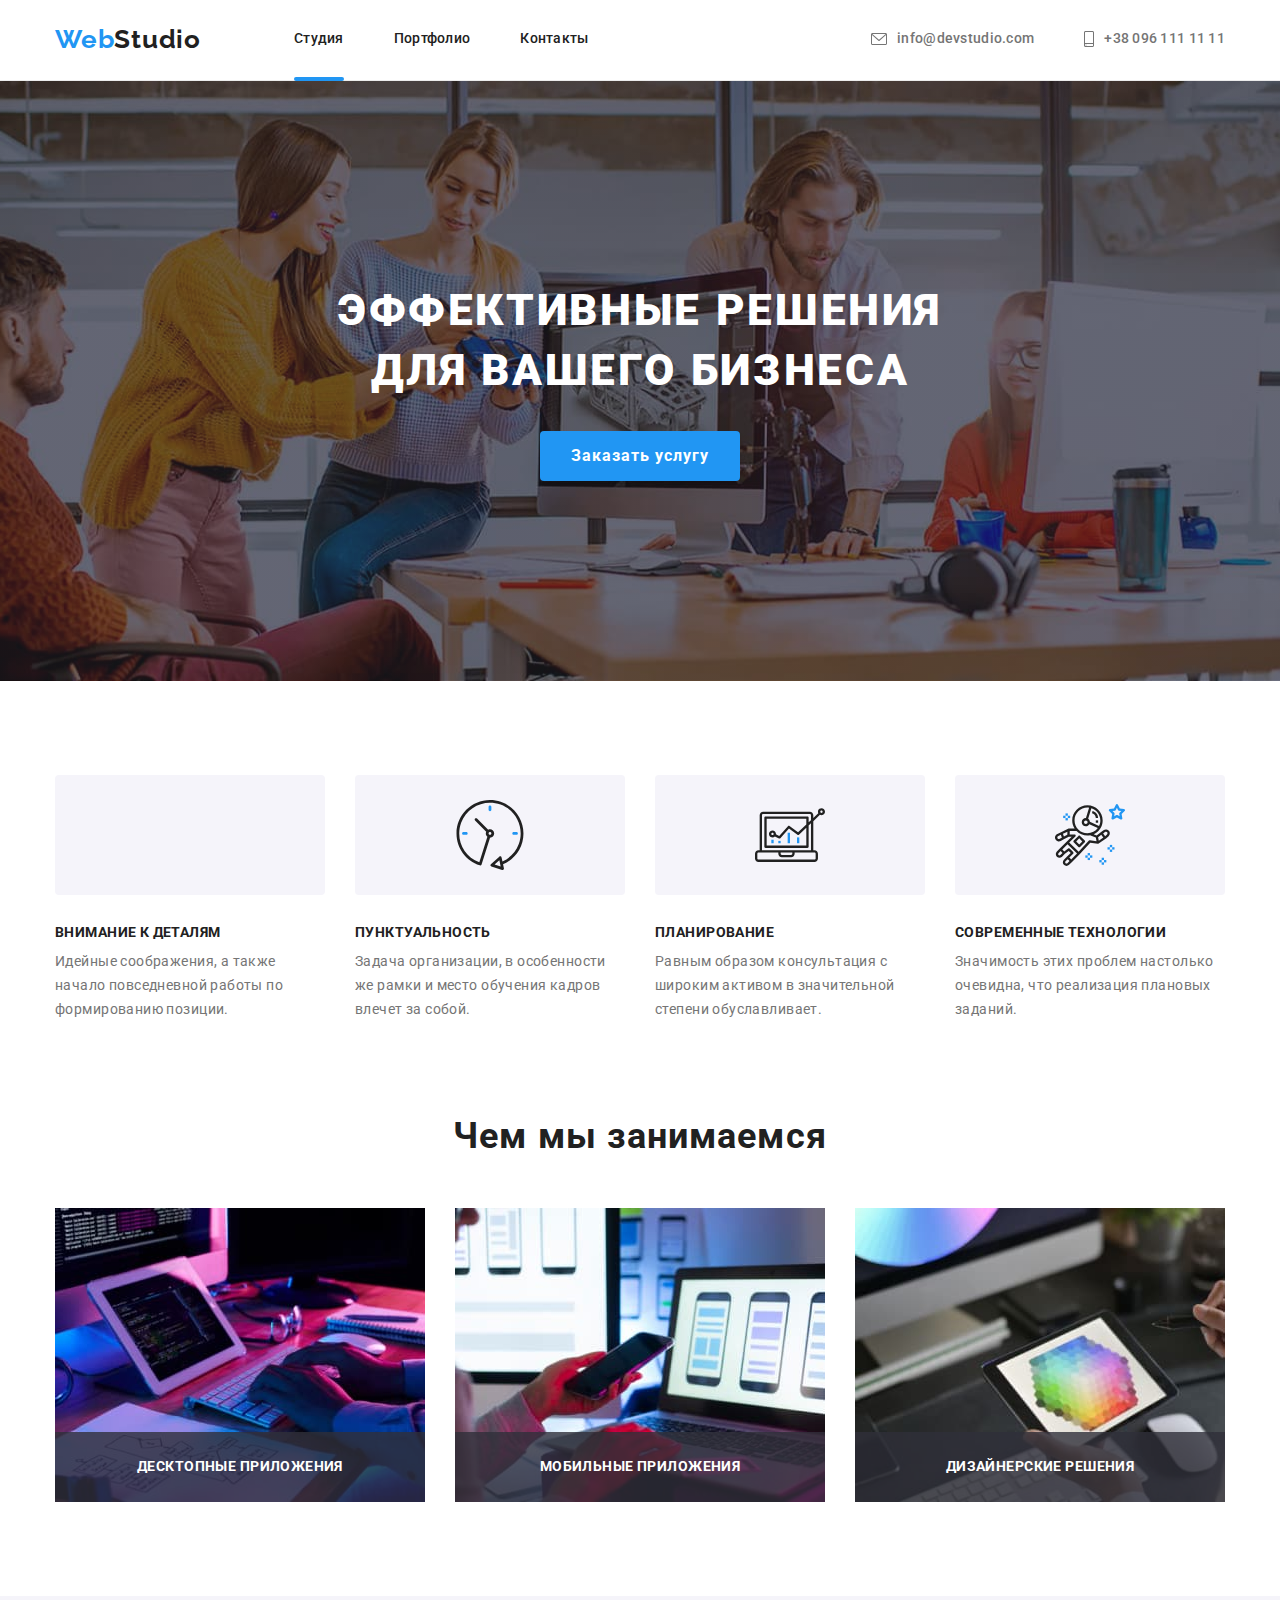
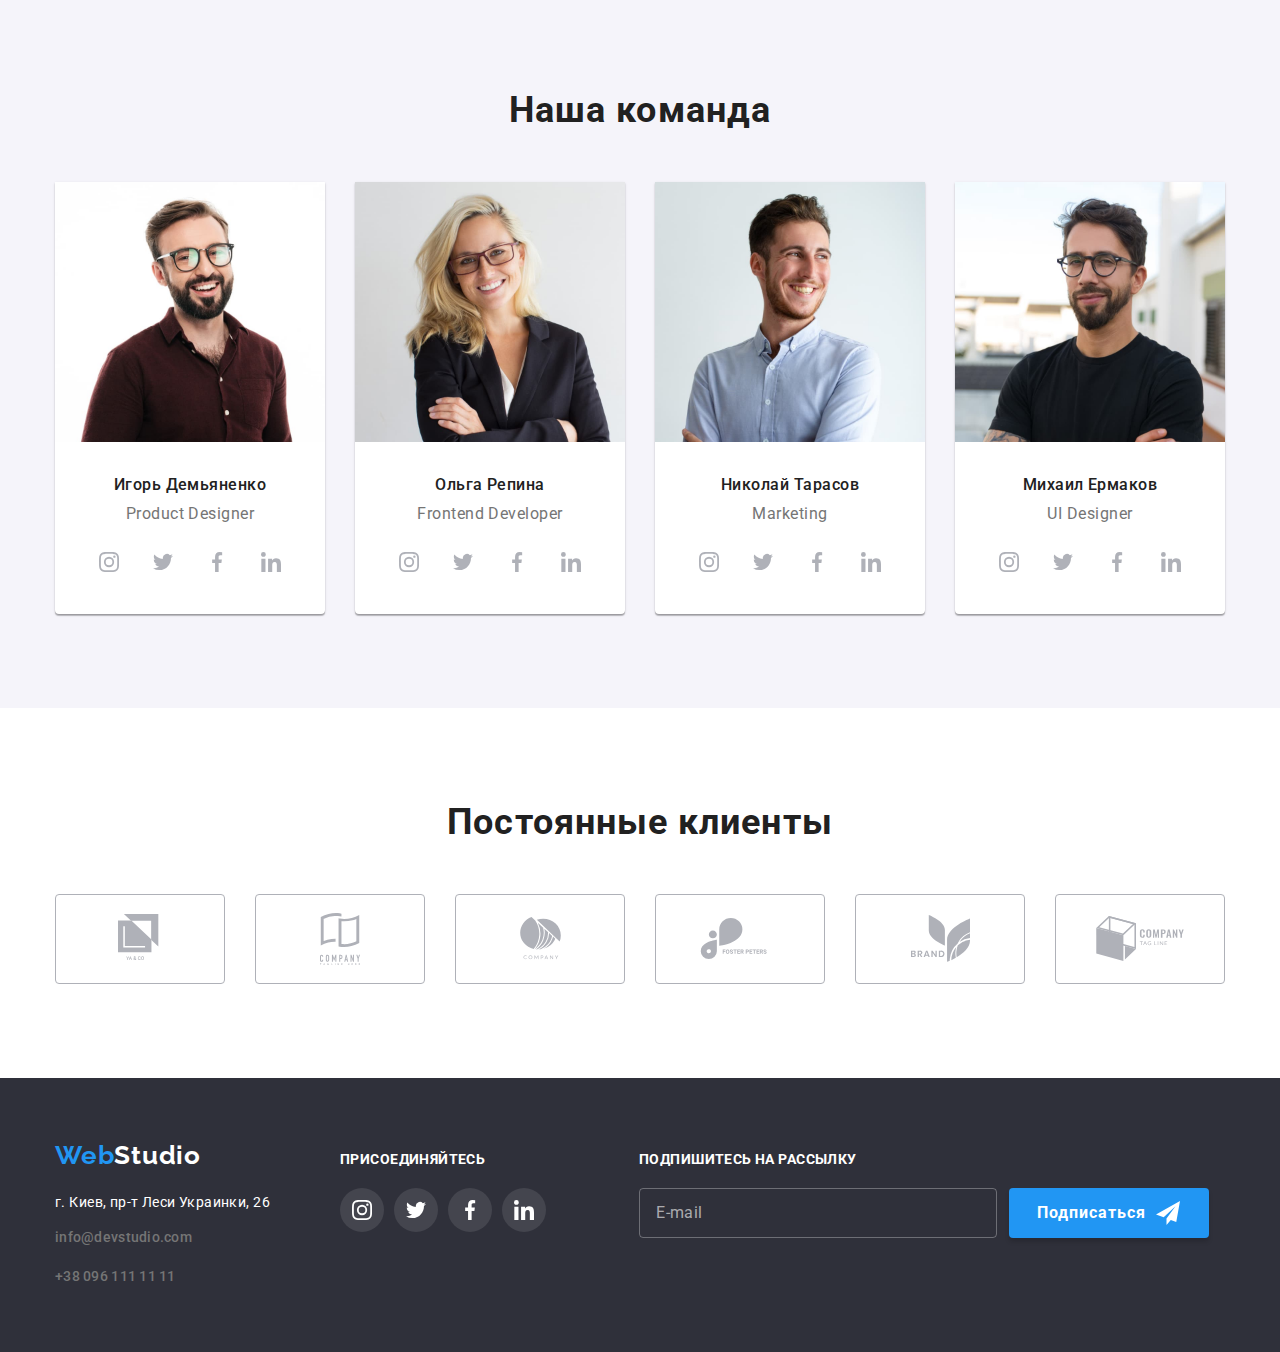
==== index.html @ 30947011 "hw 7" ====
<!DOCTYPE html>
<html lang="ru">

<head>
    <meta charset="UTF-8" />
    <meta name="viewport" content="width=device-width, initial-scale=1.0" />
    <title>Лучшая вебстудия для бизнеса</title>
    <link rel="stylesheet"
        href="https://fonts.googleapis.com/css2?family=Raleway:wght@700&family=Roboto:wght@400;500;700;900&display=swap" />
    <link rel="stylesheet" href="./css/main.min.css" />
</head>

<body>
    <header class="header">
        <div class="container flexbox">
            <nav class="nav">
                <a class="logo-link" href="./"><span class="logo-link__text">Web</span><span
                        class="logo-link__text logo-link__text--black">Studio</span></a>
                <ul class="nav__list list">
                    <li class="nav__item">
                        <a class="nav__links nav__links--hf nav__links--activ" href="./">Студия</a>
                    </li>
                    <li class="nav__item">
                        <a class="nav__links nav__links--hf" href="./portfolio.html">Портфолио</a>
                    </li>
                    <li class="nav__item">
                        <a class="nav__links nav__links--hf" href="#">Контакты</a>
                    </li>
                </ul>
            </nav>

            <ul class="nav__list list">
                <li class="nav__item">
                    <a class="nav__contacts-links nav__contacts-links--flex" href="mailto:info@devstudio.com">
                        <svg class="envelop-icon" width="16" height="12">
                            <use href="./images/sprite.svg#envelope"></use>
                        </svg>
                        <span>info@devstudio.com</span>
                    </a>
                </li>
                <li class="nav__item phone-icon">
                    <a class="nav__contacts-links nav__contacts-links--flex" href="tel:+380961111111">
                        <svg class="smartphone-icon" width="10" height="16">
                            <use href="./images/sprite.svg#smartphone"></use>
                        </svg>
                        <span>+38 096 111 11 11</span>
                    </a>
                </li>
            </ul>
        </div>
    </header>

    <!-- hero -->
    <main>
        <section class="hero">
            <div class="hero__content">
                <h1 class="hero__title">Эффективные решения для вашего бизнеса</h1>
                <a class="hero__link" href="#" data-modal-open>Заказать услугу</a>
            </div>
        </section>

        <section class="features">
            <div class="container flexbox">
                <!-- этот заголовок не отображается -->
                <h2 class="visually-hidden">Особенности</h2>

                <ul class="features__list list">
                    <li class="features__list-item antena-icon">
                        <h3 class="features__list-title zero">Внимание к деталям</h3>
                        <p class="features__list-text zero">
                            Идейные соображения, а также начало повседневной работы по
                            формированию позиции.
                        </p>
                    </li>
                    <li class="features__list-item clock-icon">
                        <h3 class="features__list-title zero">Пунктуальность</h3>
                        <p class="features__list-text zero">
                            Задача организации, в особенности же рамки и место обучения
                            кадров влечет за собой.
                        </p>
                    </li>
                    <li class="features__list-item computer-icon">
                        <h3 class="features__list-title zero">Планирование</h3>
                        <p class="features__list-text zero">
                            Равным образом консультация с широким активом в значительной
                            степени обуславливает.
                        </p>
                    </li>
                    <li class="features__list-item astronaut-icon">
                        <h3 class="features__list-title zero">Современные технологии</h3>
                        <p class="features__list-text zero">
                            Значимость этих проблем настолько очевидна, что реализация
                            плановых заданий.
                        </p>
                    </li>
                </ul>
            </div>
        </section>

        <section class="what-we-do">
            <div class="container">
                <h2 class="what-we-do__title zero">Чем мы занимаемся</h2>

                <ul class="what-we-do__list list">
                    <li class="what-we-do__list-item">
                        <div class="deco">
                            <img src="./images/box1.jpg"
                                alt="Моделирование сайтов с использование передовых методологий и техник."
                                width="370" />
                            <p class="what-we-do__list-text">Десктопные приложения</p>
                        </div>
                    </li>
                    <li class="what-we-do__list-item">
                        <div class="deco">
                            <img src="./images/box2.jpg" alt="Адаптивная вёрстка для Вашего проекта." width="370" />
                            <p class="what-we-do__list-text">Мобильные приложения</p>
                        </div>
                    </li>
                    <li class="what-we-do__list-item">
                        <div class="deco">
                            <img src="./images/box3.jpg" alt="Подбор оптимальных дизайнерских решений." width="370" />
                            <p class="what-we-do__list-text">Дизайнерские решения</p>
                        </div>
                    </li>
                </ul>
            </div>
        </section>

        <section class="team">
            <div class="container">
                <h2 class="team__title zero">Наша команда</h2>

                <ul class="team__list list">
                    <li class="team__list-item">
                        <img src="./images/photo1.jpg" alt="Игорь Демьяненко" width="270" height="260" />
                        <div class="team__text-box">
                            <h3 class="team__person zero">Игорь Демьяненко</h3>
                            <p class="team__person-position zero" lang="en">
                                Product Designer
                            </p>
                            <ul class="social-links-list flexbox">
                                <li class="social-links-list__item">
                                    <a class="social-links-list__link" href="https://www.instagram.com/"><svg
                                            class="social-icon">
                                            <use href="./images/sprite.svg#instagram"></use>
                                        </svg>
                                    </a>
                                </li>
                                <li class="social-links-list__item">
                                    <a class="social-links-list__link" href="https://twitter.com/"><svg
                                            class="social-icon">
                                            <use href="./images/sprite.svg#twitter"></use>
                                        </svg>
                                    </a>
                                </li>
                                <li class="social-links-list__item">
                                    <a class="social-links-list__link" href="https://www.facebook.com/"><svg
                                            class="social-icon">
                                            <use href="./images/sprite.svg#facebook"></use>
                                        </svg>
                                    </a>
                                </li>
                                <li class="social-links-list__item">
                                    <a class="social-links-list__link" href="https://www.linkedin.com/"><svg
                                            class="social-icon">
                                            <use href="./images/sprite.svg#linkedin"></use>
                                        </svg>
                                    </a>
                                </li>
                            </ul>
                        </div>
                    </li>

                    <li class="team__list-item">
                        <img src="./images/photo2.jpg" alt="Адаптивная вёрстка для Вашего проекта." width="270"
                            height="260" />
                        <div class="team__text-box">
                            <h3 class="team__person zero">Ольга Репина</h3>
                            <p class="team__person-position zero" lang="en">
                                Frontend Developer
                            </p>
                            <ul class="social-links-list flexbox">
                                <li class="social-links-list__item">
                                    <a class="social-links-list__link" href="https://www.instagram.com/"><svg
                                            class="social-icon">
                                            <use href="./images/sprite.svg#instagram"></use>
                                        </svg>
                                    </a>
                                </li>
                                <li class="social-links-list__item">
                                    <a class="social-links-list__link" href="https://twitter.com/"><svg
                                            class="social-icon">
                                            <use href="./images/sprite.svg#twitter"></use>
                                        </svg>
                                    </a>
                                </li>
                                <li class="social-links-list__item">
                                    <a class="social-links-list__link" href="https://www.facebook.com/"><svg
                                            class="social-icon">
                                            <use href="./images/sprite.svg#facebook"></use>
                                        </svg>
                                    </a>
                                </li>
                                <li class="social-links-list__item">
                                    <a class="social-links-list__link" href="https://www.linkedin.com/"><svg
                                            class="social-icon">
                                            <use href="./images/sprite.svg#linkedin"></use>
                                        </svg>
                                    </a>
                                </li>
                            </ul>
                        </div>
                    </li>
                    <li class="team__list-item">
                        <img src="./images/photo3.jpg" alt="Подбор оптимальных дизайнерских решений." width="270"
                            height="260" />
                        <div class="team__text-box">
                            <h3 class="team__person zero">Николай Тарасов</h3>
                            <p class="team__person-position zero" lang="en">Marketing</p>
                            <ul class="social-links-list flexbox">
                                <li class="social-links-list__item">
                                    <a class="social-links-list__link" href="https://www.instagram.com/"><svg
                                            class="social-icon">
                                            <use href="./images/sprite.svg#instagram"></use>
                                        </svg>
                                    </a>
                                </li>
                                <li class="social-links-list__item">
                                    <a class="social-links-list__link" href="https://twitter.com/"><svg
                                            class="social-icon">
                                            <use href="./images/sprite.svg#twitter"></use>
                                        </svg>
                                    </a>
                                </li>
                                <li class="social-links-list__item">
                                    <a class="social-links-list__link" href="https://www.facebook.com/"><svg
                                            class="social-icon">
                                            <use href="./images/sprite.svg#facebook"></use>
                                        </svg>
                                    </a>
                                </li>
                                <li class="social-links-list__item">
                                    <a class="social-links-list__link" href="https://www.linkedin.com/"><svg
                                            class="social-icon">
                                            <use href="./images/sprite.svg#linkedin"></use>
                                        </svg>
                                    </a>
                                </li>
                            </ul>
                        </div>
                    </li>
                    <li class="team__list-item">
                        <img src="./images/photo4.jpg" alt="Подбор оптимальных дизайнерских решений." width="270"
                            height="260" />
                        <div class="team__text-box">
                            <h3 class="team__person zero">Михаил Ермаков</h3>
                            <p class="team__person-position zero" lang="en">UI Designer</p>
                            <ul class="social-links-list flexbox">
                                <li class="social-links-list__item">
                                    <a class="social-links-list__link" href="https://www.instagram.com/"><svg
                                            class="social-icon">
                                            <use href="./images/sprite.svg#instagram"></use>
                                        </svg>
                                    </a>
                                </li>
                                <li class="social-links-list__item">
                                    <a class="social-links-list__link" href="https://twitter.com/"><svg
                                            class="social-icon">
                                            <use href="./images/sprite.svg#twitter"></use>
                                        </svg>
                                    </a>
                                </li>
                                <li class="social-links-list__item">
                                    <a class="social-links-list__link" href="https://www.facebook.com/"><svg
                                            class="social-icon">
                                            <use href="./images/sprite.svg#facebook"></use>
                                        </svg>
                                    </a>
                                </li>
                                <li class="social-links-list__item">
                                    <a class="social-links-list__link" href="https://www.linkedin.com/"><svg
                                            class="social-icon">
                                            <use href="./images/sprite.svg#linkedin"></use>
                                        </svg>
                                    </a>
                                </li>
                            </ul>
                        </div>
                    </li>
                </ul>
            </div>
        </section>

        <section class="partners">
            <div class="container">
                <h2 class="partners__title zero">Постоянные клиенты</h2>
                <ul class="partners__list flexbox">
                    <li class="partners__list-item">
                        <a class="partners__link" href="#"><svg class="partners__icons" width="44.27" height="49.23">
                                <use href="./images/sprite.svg#logo1"></use>
                            </svg>
                        </a>
                    </li>
                    <li class="partners__list-item">
                        <a class="partners__link" href="#"><svg class="partners__icons" width="40" height="52">
                                <use href="./images/sprite.svg#logo2"></use>
                            </svg>
                        </a>
                    </li>
                    <li class="partners__list-item">
                        <a class="partners__link" href="#"><svg class="partners__icons" width="41" height="42.6">
                                <use href="./images/sprite.svg#logo3"></use>
                            </svg>
                        </a>
                    </li>
                    <li class="partners__list-item">
                        <a class="partners__link" href="#"><svg class="partners__icons" width="79.66" height="42.02">
                                <use href="./images/sprite.svg#logo4"></use>
                            </svg>
                        </a>
                    </li>
                    <li class="partners__list-item">
                        <a class="partners__link" href="#"><svg class="partners__icons" width="59" height="47">
                                <use href="./images/sprite.svg#logo5"></use>
                            </svg>
                        </a>
                    </li>
                    <li class="partners__list-item">
                        <a class="partners__link" href="#"><svg class="partners__icons" width="88.48" height="45.44">
                                <use href="./images/sprite.svg#logo6"></use>
                            </svg>
                        </a>
                    </li>
                </ul>
            </div>
        </section>
    </main>

    <footer class="footer">
        <div class="container flexbox baseline">
            <div class="footer-location">
                <a class="logo-link logo-link--down" href="./"><span class="logo-link__text">Web</span><span
                        class="logo-link__text logo-link__text--white">Studio</span></a>

                <address class="address flexbox">
                    <span class="location zero">г. Киев, пр-т Леси Украинки, 26</span>
                    <a class="nav__contacts-links footer-links" href="mailto:info@devstudio.com">info@devstudio.com</a>
                    <a class="nav__contacts-links footer-links" href="tel:+380961111111">+38 096 111 11 11</a>
                </address>
            </div>
            <div class="flexbox footer-location">
                <p class="add-to-us">присоединяйтесь</p>
                <ul class="social-links-list sll-footer flexbox">
                    <li class="social-links-list__item">
                        <a class="social-links-list__link social-links-list__link--color"
                            href="https://www.instagram.com/"><svg class="social-icon social-icon-footer">
                                <use href="./images/sprite.svg#instagram"></use>
                            </svg>
                        </a>
                    </li>
                    <li class="social-links-list__item">
                        <a class="social-links-list__link social-links-list__link--color"
                            href="https://twitter.com/"><svg class="social-icon social-icon-footer">
                                <use href="./images/sprite.svg#twitter"></use>
                            </svg>
                        </a>
                    </li>
                    <li class="social-links-list__item">
                        <a class="social-links-list__link social-links-list__link--color"
                            href="https://www.facebook.com/"><svg class="social-icon social-icon-footer">
                                <use href="./images/sprite.svg#facebook"></use>
                            </svg>
                        </a>
                    </li>
                    <li class="social-links-list__item">
                        <a class="social-links-list__link social-links-list__link--color"
                            href="https://www.linkedin.com/"><svg class="social-icon social-icon-footer">
                                <use href="./images/sprite.svg#linkedin"></use>
                            </svg>
                        </a>
                    </li>
                </ul>
            </div>
            <form class="subscribe zero">
                <b class="subscribe__label">Подпишитесь на рассылку</b>
                <div class="flexbox">
                    <input class="subscribe__input" type="email" name="email" placeholder="E-mail" />
                    <button class="subscribe__button" type="submit">
                        Подписаться
                        <svg class="icon-send">
                            <use href="./images/sprite.svg#icon-send"></use>
                        </svg>
                    </button>
                </div>
            </form>
        </div>
    </footer>
    <div class="backdrop is-hidden" data-modal>
        <div class="modal">
            <button class="btn-close" data-modal-close>
                <svg class="close-icon">
                    <use href="./images/sprite.svg#close"></use>
                </svg>
            </button>
            <form class="modal__form flexbox">
                <p class="modal__title zero">
                    Оставьте свои данные, мы вам перезвоним
                </p>
                <label class="form__item" for="user-name">Имя</label>
                <div class="user-box">
                    <input class="modal__input" type="text" name="name" id="user-name" />
                    <svg class="person-black">
                        <use href="./images/sprite.svg#person-black"></use>
                    </svg>
                </div>
                <label class="form__item" for="user-tel">Телефон</label>
                <div class="user-box">
                    <input class="modal__input" type="tel" name="telephone" id="user-tel" />
                    <svg class="phone-black">
                        <use href="./images/sprite.svg#phone-black"></use>
                    </svg>
                </div>
                <label class="form__item" for="user-email">Почта</label>
                <div class="user-box">
                    <input class="modal__input" type="email" name="email" id="user-email" />
                    <svg class="email-black">
                        <use href="./images/sprite.svg#email-black"></use>
                    </svg>
                </div>
                <label class="form__item" for="coment">Комментарий</label>
                <textarea name="usercoments" id="coment" rows="10" class="modal__textarea"
                    placeholder="Введите текст"></textarea>

                <div class="checkbox">
                    <input class="checkbox__input visually-hidden" type="checkbox" name="agreement-accept"
                        id="agreement-accept" />
                    <label class="checkbox__agreement-item" for="agreement-accept">Соглашаюсь с рассылкой и
                        принимаю</label>
                    <a class="checkbox__agreement-link" href="#">Условия договора</a>
                    <!-- <span class="custom-checkbox"></span> -->
                </div>
                <button class="send-button" type="submit">Отправить</button>
            </form>
        </div>
    </div>
    <script src="./js/script.js"></script>
</body>

</html>
---- css/main.min.css ----
/*! normalize.css v8.0.1 | MIT License | github.com/necolas/normalize.css */
html {
  line-height: 1.15;
  -webkit-text-size-adjust: 100%;
}
body {
  margin: 0;
}
main {
  display: block;
}
h1 {
  font-size: 2em;
  margin: 0.67em 0;
}
hr {
  box-sizing: content-box;
  height: 0;
  overflow: visible;
}
pre {
  font-family: monospace, monospace;
  font-size: 1em;
}
a {
  background-color: transparent;
}
abbr[title] {
  border-bottom: none;
  text-decoration: underline;
  text-decoration: underline dotted;
}
b,
strong {
  font-weight: bolder;
}
code,
kbd,
samp {
  font-family: monospace, monospace;
  font-size: 1em;
}
small {
  font-size: 80%;
}
sub,
sup {
  font-size: 75%;
  line-height: 0;
  position: relative;
  vertical-align: baseline;
}
sub {
  bottom: -0.25em;
}
sup {
  top: -0.5em;
}
img {
  border-style: none;
}
button,
input,
optgroup,
select,
textarea {
  font-family: inherit;
  font-size: 100%;
  line-height: 1.15;
  margin: 0;
}
button,
input {
  overflow: visible;
}
button,
select {
  text-transform: none;
}
button,
[type="button"],
[type="reset"],
[type="submit"] {
  -webkit-appearance: button;
}
button::-moz-focus-inner,
[type="button"]::-moz-focus-inner,
[type="reset"]::-moz-focus-inner,
[type="submit"]::-moz-focus-inner {
  border-style: none;
  padding: 0;
}
button:-moz-focusring,
[type="button"]:-moz-focusring,
[type="reset"]:-moz-focusring,
[type="submit"]:-moz-focusring {
  outline: 1px dotted ButtonText;
}
fieldset {
  padding: 0.35em 0.75em 0.625em;
}
legend {
  box-sizing: border-box;
  color: inherit;
  display: table;
  max-width: 100%;
  padding: 0;
  white-space: normal;
}
progress {
  vertical-align: baseline;
}
textarea {
  overflow: auto;
}
[type="checkbox"],
[type="radio"] {
  box-sizing: border-box;
  padding: 0;
}
[type="number"]::-webkit-inner-spin-button,
[type="number"]::-webkit-outer-spin-button {
  height: auto;
}
[type="search"] {
  -webkit-appearance: textfield;
  outline-offset: -2px;
}
[type="search"]::-webkit-search-decoration {
  -webkit-appearance: none;
}
::-webkit-file-upload-button {
  -webkit-appearance: button;
  font: inherit;
}
details {
  display: block;
}
summary {
  display: list-item;
}
template {
  display: none;
}
[hidden] {
  display: none;
}
.visually-hidden {
  position: absolute;
  width: 1px;
  height: 1px;
  margin: -1px;
  border: 0;
  padding: 0;
  clip: rect(0 0 0 0);
  overflow: hidden;
}
html {
  box-sizing: border-box;
}
*,
*::after,
*::before {
  box-sizing: inherit;
}
.container {
  width: 1200px;
  padding-left: 15px;
  padding-right: 15px;
  margin-left: auto;
  margin-right: auto;
}
.flexbox {
  display: flex;
}
.baseline {
  align-items: baseline;
}
.zero {
  display: block;
  margin: 0;
  padding: 0;
}
.deco {
  position: relative;
  display: block;
}
body {
  font-family: Roboto, sans-serif;
  background-color: #fff;
}
.list,
.masterpiacies__list {
  margin: 0;
  padding: 0;
  list-style-type: none;
}
.features__list,
.what-we-do__list,
.team__list,
.project-list {
  display: flex;
  flex-wrap: wrap;
}
.features__list-item,
.team__list-item {
  flex-basis: calc((100% - 3 * 30px) / 4);
}
.features__list-item:not(:last-child),
.what-we-do__list-item:not(:last-child),
.team__list-item:not(:last-child) {
  margin-right: 30px;
}
.header {
  padding-top: 24px;
  padding-bottom: 25px;
  border-bottom: 1px solid #ececec;
}
.logo-link {
  display: inline-block;
  margin-right: 93px;
  text-decoration: none;
}
.logo-link__text {
  font-family: Raleway, sans-serif;
  font-style: normal;
  font-weight: 700;
  font-size: 26px;
  line-height: 1.19;
  color: #2196f3;
  letter-spacing: 0.03em;
}
.logo-link__text--black {
  color: #212121;
  white-space: normal;
}
.logo-link__text--white {
  color: #fff;
  white-space: normal;
}
.logo-link--down {
  margin-bottom: 20px;
  margin-right: 0;
}
.nav {
  display: flex;
  justify-content: start;
  margin-right: auto;
}
.nav__list {
  display: flex;
  align-items: center;
}
.nav__item {
  display: flex;
  position: relative;
  align-items: center;
}
.nav__item:not(:last-child) {
  margin-right: 50px;
}
.nav__links {
  color: #212121;
}
.nav__links--activ::after {
  content: "";
  position: absolute;
  bottom: -26.5px;
  display: block;
  width: 100%;
  height: 4px;
  background: #2196f3;
  border-radius: 2px;
}
.nav__links--hf:hover,
.nav__links--hf:focus {
  color: #2196f3;
  transition: color 250ms cubic-bezier(0.4, 0, 0.2, 1);
}
.nav__contacts-links:hover .envelop-icon,
.nav__contacts-links:focus .envelop-icon,
.nav__contacts-links:hover .smartphone-icon,
.nav__contacts-links:focus .smartphone-icon {
  fill: #2196f3;
  transition: fill 250ms cubic-bezier(0.4, 0, 0.2, 1);
}
.nav__contacts-links {
  color: #757575;
}
.nav__contacts-links:hover,
.nav__contacts-links:focus {
  color: #2196f3;
  transition: color 250ms cubic-bezier(0.4, 0, 0.2, 1);
}
.nav__contacts-links--flex {
  display: flex;
  align-items: center;
}
.envelop-icon,
.smartphone-icon {
  margin: 0 10px 0 0;
  fill: #757575;
  transition: fill 250ms cubic-bezier(0.4, 0, 0.2, 1);
}
.hero {
  background-color: #c4c4c4;
  background: linear-gradient(
      to right,
      rgba(47, 48, 58, 0.4),
      rgba(47, 48, 58, 0.4)
    ),
    url(../images/hero-img.jpg);
  background-repeat: no-repeat;
  background-position: center;
  background-size: cover;
  max-width: 1600px;
  margin-right: auto;
  margin-left: auto;
}
.hero__content {
  width: 696px;
  margin-left: auto;
  margin-right: auto;
  padding-top: 200px;
  padding-bottom: 200px;
}
.hero__title {
  margin-top: 0;
  margin-bottom: 30px;
  font-weight: 900;
  font-size: 44px;
  line-height: 1.36;
  text-align: center;
  letter-spacing: 0.06em;
  text-transform: uppercase;
  color: #fff;
}
.hero__link {
  display: block;
  width: 200px;
  padding: 10px;
  margin: 0 auto;
  text-align: center;
  text-decoration: none;
  font-weight: 700;
  font-size: 16px;
  line-height: 1.87;
  letter-spacing: 0.06em;
  color: #fff;
  background: #2196f3;
  box-shadow: 0px 4px 4px rgba(0, 0, 0, 0.15);
  border-radius: 4px;
  border: none;
}
.features {
  padding-top: 94px;
  padding-bottom: 94px;
}
.features__list-item::before {
  display: block;
  content: "";
  background-size: 70px;
  background-repeat: no-repeat;
  background-position: center;
  height: 120px;
  background-color: #f5f4fa;
  border-radius: 4px;
}
.features__list-title {
  padding-top: 30px;
  margin-bottom: 10px;
  font-weight: 700;
  font-size: 14px;
  line-height: 1.14;
  letter-spacing: 0.03em;
  text-transform: uppercase;
  color: #212121;
}
.features__list-text {
  font-weight: 400;
  line-height: 1.71;
  letter-spacing: 0.03em;
  font-size: 14px;
  color: #757575;
}
.antena-icon::before {
  background-image: url(../images/antenna.svg);
}
.clock-icon::before {
  background-image: url(../images/clock.svg);
}
.computer-icon::before {
  background-image: url(../images/diagram.svg);
}
.astronaut-icon::before {
  background-image: url(../images/astronaut.svg);
}
.nav__links,
.nav__contacts-links {
  padding-top: 7px;
  padding-bottom: 7px;
  text-decoration: none;
  font-style: normal;
  font-weight: 500;
  font-size: 14px;
  line-height: 1.14;
  letter-spacing: 0.02em;
  transition: color 250ms cubic-bezier(0.4, 0, 0.2, 1);
}
.what-we-do__title,
.team__title,
.partners__title {
  font-weight: 700;
  font-size: 36px;
  line-height: 1.16;
  text-align: center;
  letter-spacing: 0.03em;
  color: #212121;
}
.what-we-do {
  padding-bottom: 94px;
}
.what-we-do__title {
  margin-bottom: 50px;
}
.what-we-do__list-item {
  flex-basis: calc((100% - 3 * 30px) / 3);
  line-height: 0;
}
.what-we-do__list-text {
  position: absolute;
  display: inline-flex;
  justify-content: center;
  align-items: center;
  width: 100%;
  height: 70px;
  bottom: 0;
  left: 0;
  margin: 0;
  background: rgba(47, 48, 58, 0.8);
  font-style: normal;
  font-weight: 700;
  font-size: 14px;
  line-height: 1.14;
  letter-spacing: 0.03em;
  text-transform: uppercase;
  color: #fff;
}
.team {
  padding-bottom: 94px;
  padding-top: 94px;
  background-color: #f5f4fa;
}
.team__title {
  margin-bottom: 50px;
}
.team__list-item {
  background-color: #fff;
  box-shadow: 0px 1px 3px rgba(0, 0, 0, 0.12), 0px 1px 1px rgba(0, 0, 0, 0.14),
    0px 2px 1px rgba(0, 0, 0, 0.2);
  border-radius: 0px 0px 4px 4px;
}
.team__person {
  margin-bottom: 10px;
  font-weight: 500;
  font-size: 16px;
  line-height: 1.18;
  text-align: center;
  letter-spacing: 0.03em;
  color: #212121;
}
.team__person-position {
  font-weight: 400;
  font-size: 16px;
  line-height: 1.18;
  text-align: center;
  letter-spacing: 0.03em;
  color: #757575;
}
.team__text-box {
  padding: 30px 0;
}
.social-links-list {
  list-style-type: none;
  justify-content: center;
  margin-top: 16px;
  padding: 0;
}
.social-links-list__item:not(:last-child) {
  margin-right: 10px;
}
.social-links-list__link {
  display: flex;
  justify-content: center;
  align-items: center;
  width: 44px;
  height: 44px;
  background-color: #fff;
  border-radius: 50%;
  transition: background-color 250ms cubic-bezier(0.4, 0, 0.2, 1);
}
.social-links-list__link:hover,
.social-links-list__link:focus {
  background-color: #2196f3;
  transition: background-color 250ms cubic-bezier(0.4, 0, 0.2, 1);
}
.social-links-list__link:hover .social-icon {
  fill: #fff;
  transition: fill 250ms cubic-bezier(0.4, 0, 0.2, 1);
}
.social-icon {
  fill: #afb1b8;
  width: 20px;
  height: 20px;
  transition: fill 250ms cubic-bezier(0.4, 0, 0.2, 1);
}
.partners {
  padding-top: 94px;
  padding-bottom: 94px;
}
.partners__title {
  margin-bottom: 50px;
  font-style: normal;
}
.partners__list {
  justify-content: center;
  margin: 0;
  padding: 0;
  list-style-type: none;
}
.partners__list-item {
  display: block;
}
.partners__list-item:not(:last-child) {
  margin-right: 30px;
}
.partners__icons {
  margin: 0 auto;
  fill: #afb1b8;
  transition: fill 250ms cubic-bezier(0.4, 0, 0.2, 1);
}
.partners__link {
  display: flex;
  align-items: center;
  width: 170px;
  height: 90px;
  border: 1px solid #afb1b8;
  border-radius: 4px;
  transition: border 250ms cubic-bezier(0.4, 0, 0.2, 1);
}
.partners__link:hover {
  border: 1px solid #2196f3;
  border-radius: 4px;
  transition: border 250ms cubic-bezier(0.4, 0, 0.2, 1);
}
.partners__link:hover .partners__icons,
.partners__link:focus .partners__icons {
  fill: #2196f3;
  transition: fill 250ms cubic-bezier(0.4, 0, 0.2, 1);
}
.footer {
  padding-top: 60px;
  padding-bottom: 60px;
  background-color: #2f303a;
}
.footer-location {
  flex-direction: column;
  align-items: flex-start;
  margin-right: 93px;
}
.footer-location:first-child {
  margin-right: 70px;
}
.footer-links:not(:last-child) {
  margin-bottom: 9px;
}
.address {
  align-items: flex-start;
  flex-direction: column;
}
.location {
  margin-top: 0;
  margin-bottom: 9px;
  font-style: normal;
  font-weight: 400;
  font-size: 14px;
  line-height: 1.7;
  letter-spacing: 0.03em;
  color: #fff;
}
.add-to-us {
  margin-bottom: 0;
  font-style: normal;
  font-weight: bold;
  font-size: 14px;
  line-height: 1.14;
  letter-spacing: 0.03em;
  text-transform: uppercase;
  color: #fff;
}
.sll-footer {
  margin: 20px 0 0 0;
}
.social-links-list__link--color {
  background-color: rgba(255, 255, 255, 0.1);
}
.social-icon-footer {
  fill: #fff;
}
.backdrop {
  position: fixed;
  width: 100%;
  height: 100%;
  left: 0;
  top: 0;
  background-color: rgba(0, 0, 0, 0.2);
  transition: 250ms cubic-bezier(0.4, 0, 0.2, 1) 0.5s;
}
.backdrop.is-hidden {
  opacity: 0;
  visibility: hidden;
  pointer-events: none;
  transition: 250ms cubic-bezier(0.4, 0, 0.2, 1) 0.5s;
}
.is-hidden .modal {
  top: -100%;
  transform: translate(-50%) scale(0.1);
  transition: transform 800ms cubic-bezier(0.4, 0, 0.2, 1);
}
.btn-close {
  position: absolute;
  padding: 0;
  top: 8px;
  right: 8px;
  width: 30px;
  height: 30px;
  border-radius: 50%;
  background-color: #fff;
  border: 1px solid rgba(0, 0, 0, 0.1);
  cursor: pointer;
  transition: all 250ms cubic-bezier(0.4, 0, 0.2, 1);
}
.btn-close:hover .close-icon,
.btn-close:focus .close-icon {
  fill: #2196f3;
  transition: all 250ms cubic-bezier(0.4, 0, 0.2, 1);
}
.close-icon {
  fill: #212121;
  width: 11px;
  height: 11px;
  transition: all 250ms cubic-bezier(0.4, 0, 0.2, 1);
}
.modal {
  position: absolute;
  display: block;
  left: 50%;
  top: 50%;
  transform: translate(-50%, -50%) scale(1);
  transition: transform 800ms cubic-bezier(0.4, 0, 0.2, 1);
  width: 528px;
  height: 581px;
  padding: 40px;
  background-color: #fff;
  box-shadow: 0px 1px 3px rgba(0, 0, 0, 0.12), 0px 1px 1px rgba(0, 0, 0, 0.14),
    0px 2px 1px rgba(0, 0, 0, 0.2);
  border-radius: 4px;
}
.modal__form {
  flex-direction: column;
}
.modal__title {
  margin-bottom: 12px;
  font-style: normal;
  font-weight: 700;
  font-size: 20px;
  line-height: 1.15;
  text-align: center;
  letter-spacing: 0.03em;
  color: #212121;
}
.modal__input,
.modal__textarea {
  padding: 12px 12px 12px 42px;
  width: 448px;
  height: 40px;
  border: 1px solid rgba(33, 33, 33, 0.2);
  border-radius: 4px;
  transition: all 250ms cubic-bezier(0.4, 0, 0.2, 1);
}
.modal__input:focus + .person-black,
.modal__input:focus + .phone-black,
.modal__input:focus + .email-black {
  fill: #2196f3;
  transition: all 250ms cubic-bezier(0.4, 0, 0.2, 1);
}
.modal__input:focus {
  outline: none;
  border-color: #2196f3;
  transition: all 250ms cubic-bezier(0.4, 0, 0.2, 1);
}
.modal__textarea {
  padding-left: 16px;
  padding-right: 16px;
  margin-bottom: 20px;
  resize: none;
  height: 120px;
  transition: all 250ms cubic-bezier(0.4, 0, 0.2, 1);
}
.modal__textarea:focus {
  outline: none;
  border-color: #2196f3;
  border-radius: 4px;
  transition: all 250ms cubic-bezier(0.4, 0, 0.2, 1);
}
.modal__textarea::placeholder {
  font-style: normal;
  font-weight: normal;
  font-size: 12px;
  line-height: 1.16;
  letter-spacing: 0.01em;
  color: rgba(117, 117, 117, 0.5);
}
.user-box {
  position: relative;
  margin-bottom: 10px;
}
.person-black,
.phone-black,
.email-black {
  position: absolute;
  left: 12px;
  top: 11px;
  width: 18px;
  height: 18px;
  fill: #212121;
  transition: all 250ms cubic-bezier(0.4, 0, 0.2, 1);
}
.form__item {
  margin-bottom: 4px;
  font-style: normal;
  font-weight: 400;
  font-size: 12px;
  line-height: 1.16;
  letter-spacing: 0.01em;
  color: #757575;
}
.checkbox {
  position: relative;
  justify-content: center;
  align-items: center;
  margin-bottom: 30px;
}
.checkbox__agreement-item {
  margin-left: 36px;
  font-style: normal;
  font-weight: 400;
  font-size: 14px;
  line-height: 1.71;
  letter-spacing: 0.03em;
}
.checkbox__agreement-item:after {
  content: "";
  position: absolute;
  display: block;
  width: 16px;
  height: 15px;
  top: 50%;
  left: 0;
  transform: translateY(-50%);
  margin-left: 16px;
  line-height: 1.71;
  border: 2px solid #212121;
  border-radius: 2px;
}
.checkbox__input:checked ~ .checkbox__agreement-item:after {
  background-image: url(../images/icon-check.svg);
  background-repeat: no-repeat;
  background-size: contain;
  border: none;
}
.checkbox__agreement-link {
  font-style: normal;
  font-weight: normal;
  font-size: 14px;
  line-height: 1.71;
  letter-spacing: 0.03em;
  color: #2196f3;
  text-decoration: none;
  border-bottom: 0.8px solid currentColor;
  line-height: 0.85;
}
.subscribe__label {
  display: inline-block;
  margin-bottom: 20px;
  font-style: normal;
  font-weight: 700;
  font-size: 14px;
  line-height: 1.14;
  letter-spacing: 0.03em;
  text-transform: uppercase;
  color: #fff;
}
.subscribe__input {
  display: block;
  width: 358px;
  height: 50px;
  padding: 15px 16px;
  color: #fff;
  border: 1px solid rgba(255, 255, 255, 0.3);
  border-radius: 4px;
  background-color: transparent;
}
.subscribe__input::placeholder {
  font-style: normal;
  font-weight: normal;
  font-size: 16px;
  line-height: 1.25;
  letter-spacing: 0.03em;
  color: rgba(255, 255, 255, 0.6);
}
.subscribe__button,
.send-button {
  display: flex;
  align-items: center;
  width: 200px;
  height: 50px;
  padding: 10px 28px;
  margin-left: 12px;
  background-color: #2196f3;
  box-shadow: 0px 4px 4px rgba(0, 0, 0, 0.15);
  border-radius: 4px;
  border: none;
  cursor: pointer;
  font-style: normal;
  font-weight: bold;
  font-size: 16px;
  line-height: 1.87;
  letter-spacing: 0.06em;
  color: #fff;
}
.send-button {
  margin-right: auto;
  margin-left: auto;
  padding: 10px 55px;
}
.icon-send {
  margin-left: 10px;
  width: 24px;
  height: 24px;
  fill: #fff;
}
.masterpiacies {
  padding: 94px 0;
}
.masterpiacies__list {
  justify-content: center;
  flex-wrap: wrap;
}
.masterpiacies__item:not(:last-child) {
  margin-right: 8px;
}
.button-mp {
  padding: 6px 22px;
  font-style: normal;
  font-weight: 500;
  font-size: 16px;
  line-height: 1.62;
  text-align: center;
  letter-spacing: 0.03em;
  border: none;
  border-radius: 4px;
  color: #212121;
  background: #f5f4fa;
  transition: all 250ms cubic-bezier(0.4, 0, 0.2, 1);
}
.button-mp:hover,
.button-mp:focus {
  border: none;
  color: #fff;
  background: #2196f3;
  box-shadow: 0px 3px 1px rgba(0, 0, 0, 0.1), 0px 1px 2px rgba(0, 0, 0, 0.08),
    0px 2px 2px rgba(0, 0, 0, 0.12);
  border-radius: 4px;
  outline: none;
  cursor: pointer;
  transition: all 250ms cubic-bezier(0.4, 0, 0.2, 1);
}
.project-list {
  flex-wrap: wrap;
  margin-top: 50px;
}
.project-list__img {
  display: block;
  width: 100%;
  object-fit: fill;
}
.project-list__link {
  display: block;
  text-decoration: none;
  transition: 250ms cubic-bezier(0.4, 0, 0.2, 1);
}
.project-list__link:hover,
.project-list__link:focus {
  box-shadow: 0px 1px 1px rgba(0, 0, 0, 0.12), 0px 4px 4px rgba(0, 0, 0, 0.06),
    1px 4px 6px rgba(0, 0, 0, 0.16);
}
.project-list__link:hover .project-list__overflow-text,
.project-list__link:focus .project-list__overflow-text {
  box-shadow: 0px 1px 1px rgba(0, 0, 0, 0.12), 0px 4px 4px rgba(0, 0, 0, 0.06),
    1px 4px 6px rgba(0, 0, 0, 0.16);
  transform: translateY(0);
  transition: all 250ms cubic-bezier(0.4, 0, 0.2, 1);
}
.project-list__overflow-box {
  position: relative;
  display: block;
  overflow: hidden;
}
.project-list__overflow-text {
  display: inline-block;
  position: absolute;
  top: 0;
  left: 0;
  margin: 0;
  padding: 63px 24px;
  transform: translateY(100%);
  transition: transform 250ms cubic-bezier(0.4, 0, 0.2, 1);
  font-style: normal;
  font-weight: 400;
  font-size: 18px;
  line-height: 1.56;
  letter-spacing: 0.03em;
  color: #fff;
  background-color: rgba(33, 150, 243, 0.9);
}
.project-list__item {
  margin-bottom: 30px;
  margin-right: 30px;
  width: calc((100% - 2 * 30px) / 3);
  background: #fff;
  border: 1px solid #eeeeee;
  transition: 250ms cubic-bezier(0.4, 0, 0.2, 1);
}
.project-list__item:nth-child(3n) {
  margin-right: 0;
}
.project-list__item:nth-child(n + 7) {
  margin-bottom: 0;
}
.project-list__title {
  margin: 0 0 4px 0;
  font-weight: 700;
  font-size: 18px;
  line-height: 2;
  letter-spacing: 0.06em;
  text-align: left;
  color: #212121;
}
.project-list__text {
  margin: 0;
  font-weight: 400;
  font-size: 16px;
  line-height: 1.87;
  letter-spacing: 0.03em;
  text-align: left;
  color: #757575;
}
.project-list__text-box {
  padding: 20px 24px;
}
/*# sourceMappingURL=main.min.css.map */
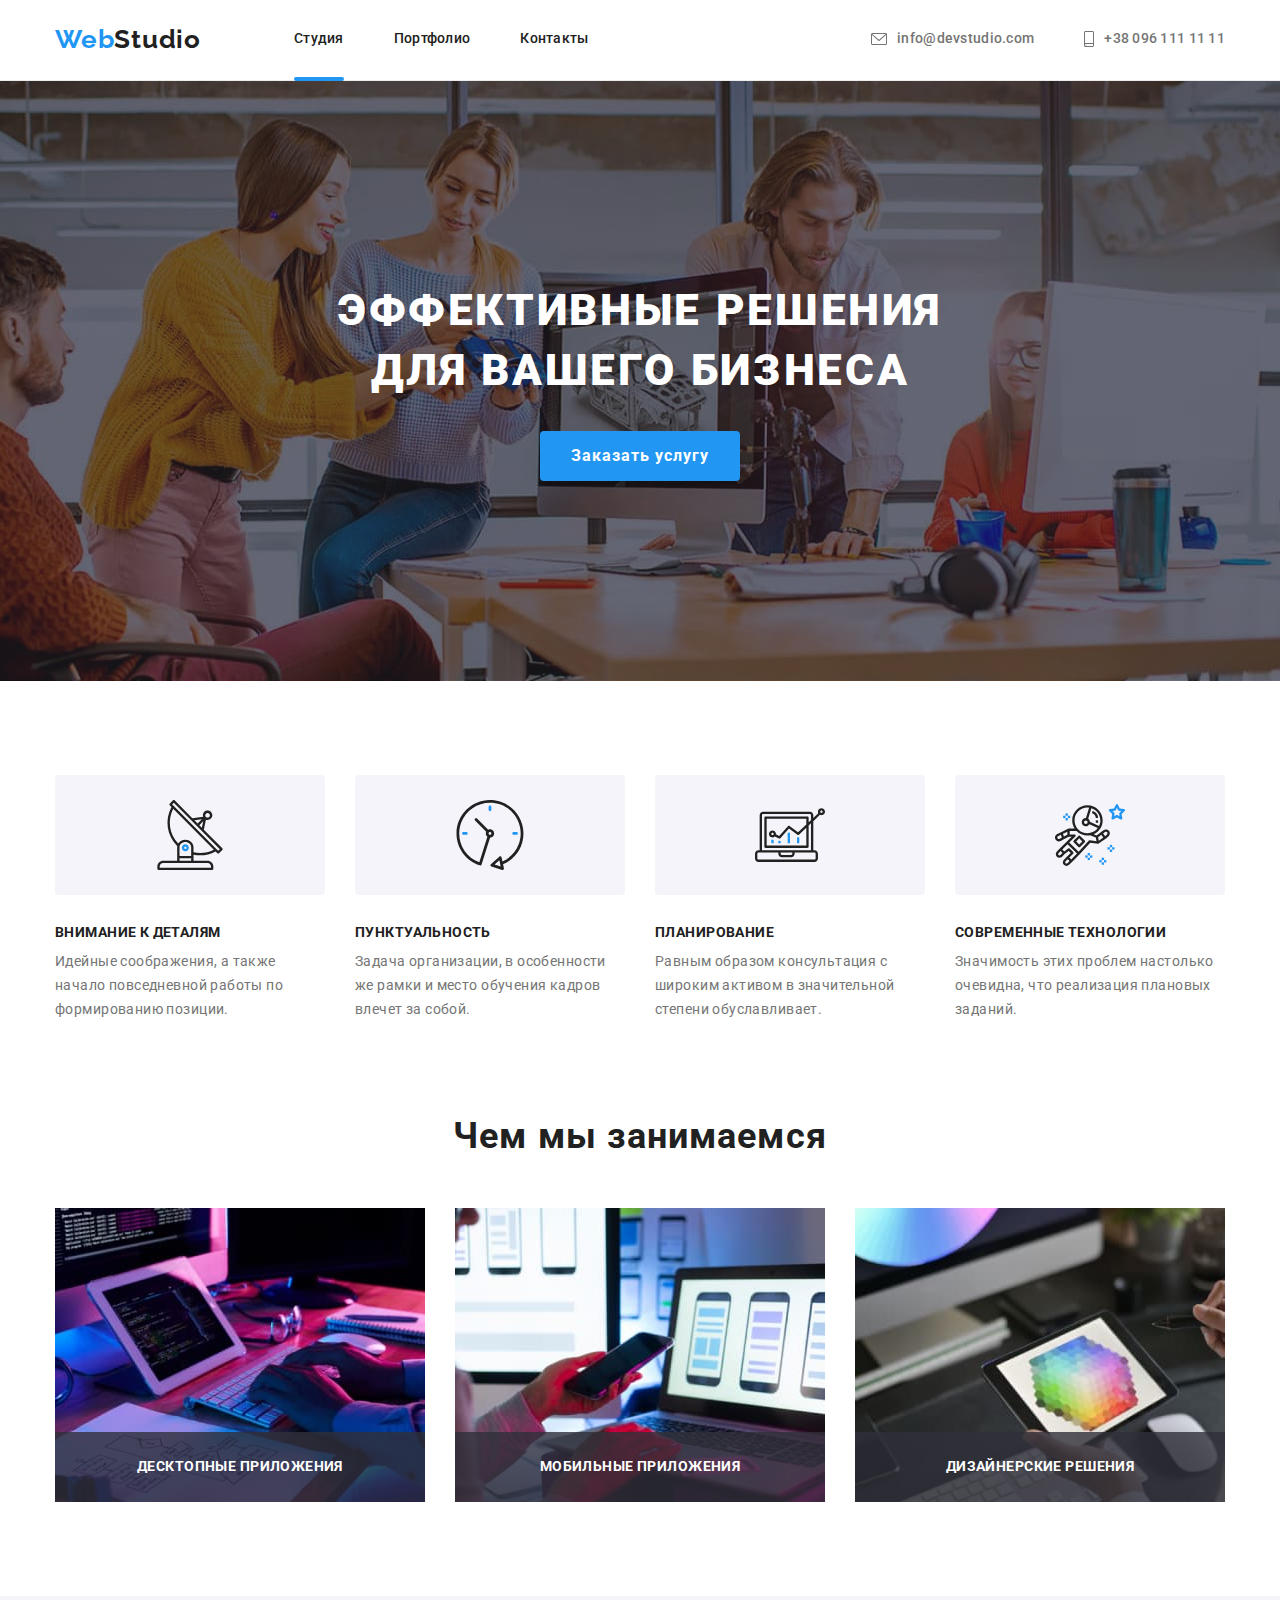
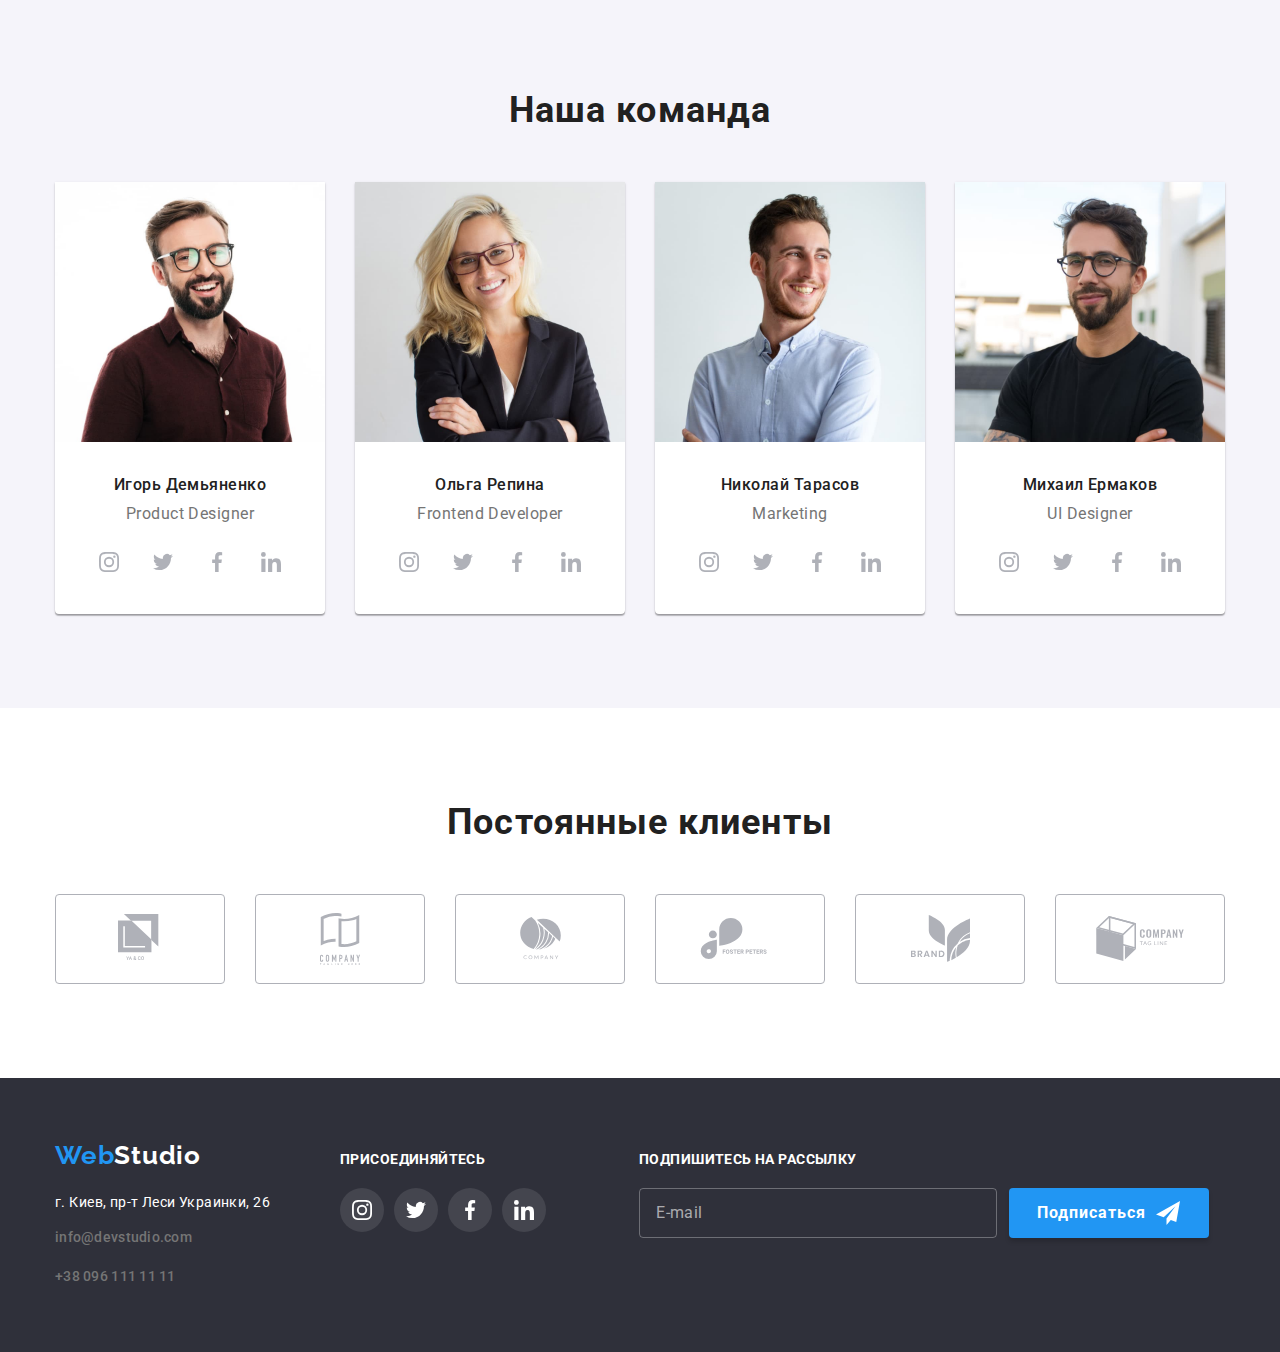
==== commit a9fdcd00: "hw 7" ====
--- a/index.html
+++ b/index.html
@@ -1,449 +1,576 @@
 <!DOCTYPE html>
 <html lang="ru">
-
-<head>
+  <head>
     <meta charset="UTF-8" />
     <meta name="viewport" content="width=device-width, initial-scale=1.0" />
     <title>Лучшая вебстудия для бизнеса</title>
-    <link rel="stylesheet"
-        href="https://fonts.googleapis.com/css2?family=Raleway:wght@700&family=Roboto:wght@400;500;700;900&display=swap" />
+    <link
+      rel="stylesheet"
+      href="https://fonts.googleapis.com/css2?family=Raleway:wght@700&family=Roboto:wght@400;500;700;900&display=swap"
+    />
     <link rel="stylesheet" href="./css/main.min.css" />
-</head>
-
-<body>
+  </head>
+
+  <body>
     <header class="header">
-        <div class="container flexbox">
-            <nav class="nav">
-                <a class="logo-link" href="./"><span class="logo-link__text">Web</span><span
-                        class="logo-link__text logo-link__text--black">Studio</span></a>
-                <ul class="nav__list list">
-                    <li class="nav__item">
-                        <a class="nav__links nav__links--hf nav__links--activ" href="./">Студия</a>
-                    </li>
-                    <li class="nav__item">
-                        <a class="nav__links nav__links--hf" href="./portfolio.html">Портфолио</a>
-                    </li>
-                    <li class="nav__item">
-                        <a class="nav__links nav__links--hf" href="#">Контакты</a>
-                    </li>
-                </ul>
-            </nav>
-
-            <ul class="nav__list list">
-                <li class="nav__item">
-                    <a class="nav__contacts-links nav__contacts-links--flex" href="mailto:info@devstudio.com">
-                        <svg class="envelop-icon" width="16" height="12">
-                            <use href="./images/sprite.svg#envelope"></use>
-                        </svg>
-                        <span>info@devstudio.com</span>
-                    </a>
-                </li>
-                <li class="nav__item phone-icon">
-                    <a class="nav__contacts-links nav__contacts-links--flex" href="tel:+380961111111">
-                        <svg class="smartphone-icon" width="10" height="16">
-                            <use href="./images/sprite.svg#smartphone"></use>
-                        </svg>
-                        <span>+38 096 111 11 11</span>
-                    </a>
-                </li>
-            </ul>
-        </div>
+      <div class="container flexbox">
+        <nav class="nav">
+          <a class="logo-link" href="./"
+            ><span class="logo-link__text">Web</span
+            ><span class="logo-link__text logo-link__text--black"
+              >Studio</span
+            ></a
+          >
+          <ul class="nav__list list">
+            <li class="nav__item">
+              <a class="nav__links nav__links--hf nav__links--activ" href="./"
+                >Студия</a
+              >
+            </li>
+            <li class="nav__item">
+              <a class="nav__links nav__links--hf" href="./portfolio.html"
+                >Портфолио</a
+              >
+            </li>
+            <li class="nav__item">
+              <a class="nav__links nav__links--hf" href="#">Контакты</a>
+            </li>
+          </ul>
+        </nav>
+
+        <ul class="nav__list list">
+          <li class="nav__item">
+            <a
+              class="nav__contacts-links nav__contacts-links--flex"
+              href="mailto:info@devstudio.com"
+            >
+              <svg class="envelop-icon" width="16" height="12">
+                <use href="./images/sprite.svg#envelope"></use>
+              </svg>
+              <span>info@devstudio.com</span>
+            </a>
+          </li>
+          <li class="nav__item phone-icon">
+            <a
+              class="nav__contacts-links nav__contacts-links--flex"
+              href="tel:+380961111111"
+            >
+              <svg class="smartphone-icon" width="10" height="16">
+                <use href="./images/sprite.svg#smartphone"></use>
+              </svg>
+              <span>+38 096 111 11 11</span>
+            </a>
+          </li>
+        </ul>
+      </div>
     </header>
 
     <!-- hero -->
     <main>
-        <section class="hero">
-            <div class="hero__content">
-                <h1 class="hero__title">Эффективные решения для вашего бизнеса</h1>
-                <a class="hero__link" href="#" data-modal-open>Заказать услугу</a>
-            </div>
-        </section>
-
-        <section class="features">
-            <div class="container flexbox">
-                <!-- этот заголовок не отображается -->
-                <h2 class="visually-hidden">Особенности</h2>
-
-                <ul class="features__list list">
-                    <li class="features__list-item antena-icon">
-                        <h3 class="features__list-title zero">Внимание к деталям</h3>
-                        <p class="features__list-text zero">
-                            Идейные соображения, а также начало повседневной работы по
-                            формированию позиции.
-                        </p>
-                    </li>
-                    <li class="features__list-item clock-icon">
-                        <h3 class="features__list-title zero">Пунктуальность</h3>
-                        <p class="features__list-text zero">
-                            Задача организации, в особенности же рамки и место обучения
-                            кадров влечет за собой.
-                        </p>
-                    </li>
-                    <li class="features__list-item computer-icon">
-                        <h3 class="features__list-title zero">Планирование</h3>
-                        <p class="features__list-text zero">
-                            Равным образом консультация с широким активом в значительной
-                            степени обуславливает.
-                        </p>
-                    </li>
-                    <li class="features__list-item astronaut-icon">
-                        <h3 class="features__list-title zero">Современные технологии</h3>
-                        <p class="features__list-text zero">
-                            Значимость этих проблем настолько очевидна, что реализация
-                            плановых заданий.
-                        </p>
-                    </li>
+      <section class="hero">
+        <div class="hero__content">
+          <h1 class="hero__title">Эффективные решения для вашего бизнеса</h1>
+          <a class="hero__link" href="#" data-modal-open>Заказать услугу</a>
+        </div>
+      </section>
+
+      <section class="features">
+        <div class="container flexbox">
+          <!-- этот заголовок не отображается -->
+          <h2 class="visually-hidden">Особенности</h2>
+
+          <ul class="features__list list">
+            <li class="features__list-item antena-icon">
+              <h3 class="features__list-title zero">Внимание к деталям</h3>
+              <p class="features__list-text zero">
+                Идейные соображения, а также начало повседневной работы по
+                формированию позиции.
+              </p>
+            </li>
+            <li class="features__list-item clock-icon">
+              <h3 class="features__list-title zero">Пунктуальность</h3>
+              <p class="features__list-text zero">
+                Задача организации, в особенности же рамки и место обучения
+                кадров влечет за собой.
+              </p>
+            </li>
+            <li class="features__list-item computer-icon">
+              <h3 class="features__list-title zero">Планирование</h3>
+              <p class="features__list-text zero">
+                Равным образом консультация с широким активом в значительной
+                степени обуславливает.
+              </p>
+            </li>
+            <li class="features__list-item astronaut-icon">
+              <h3 class="features__list-title zero">Современные технологии</h3>
+              <p class="features__list-text zero">
+                Значимость этих проблем настолько очевидна, что реализация
+                плановых заданий.
+              </p>
+            </li>
+          </ul>
+        </div>
+      </section>
+
+      <section class="what-we-do">
+        <div class="container">
+          <h2 class="what-we-do__title zero">Чем мы занимаемся</h2>
+
+          <ul class="what-we-do__list list">
+            <li class="what-we-do__list-item">
+              <div class="deco">
+                <img
+                  src="./images/box1.jpg"
+                  alt="Моделирование сайтов с использование передовых методологий и техник."
+                  width="370"
+                />
+                <p class="what-we-do__list-text">Десктопные приложения</p>
+              </div>
+            </li>
+            <li class="what-we-do__list-item">
+              <div class="deco">
+                <img
+                  src="./images/box2.jpg"
+                  alt="Адаптивная вёрстка для Вашего проекта."
+                  width="370"
+                />
+                <p class="what-we-do__list-text">Мобильные приложения</p>
+              </div>
+            </li>
+            <li class="what-we-do__list-item">
+              <div class="deco">
+                <img
+                  src="./images/box3.jpg"
+                  alt="Подбор оптимальных дизайнерских решений."
+                  width="370"
+                />
+                <p class="what-we-do__list-text">Дизайнерские решения</p>
+              </div>
+            </li>
+          </ul>
+        </div>
+      </section>
+
+      <section class="team">
+        <div class="container">
+          <h2 class="team__title zero">Наша команда</h2>
+
+          <ul class="team__list list">
+            <li class="team__list-item">
+              <img
+                src="./images/photo1.jpg"
+                alt="Игорь Демьяненко"
+                width="270"
+                height="260"
+              />
+              <div class="team__text-box">
+                <h3 class="team__person zero">Игорь Демьяненко</h3>
+                <p class="team__person-position zero" lang="en">
+                  Product Designer
+                </p>
+                <ul class="social-links-list flexbox">
+                  <li class="social-links-list__item">
+                    <a
+                      class="social-links-list__link"
+                      href="https://www.instagram.com/"
+                      ><svg class="social-icon">
+                        <use href="./images/sprite.svg#instagram"></use>
+                      </svg>
+                    </a>
+                  </li>
+                  <li class="social-links-list__item">
+                    <a
+                      class="social-links-list__link"
+                      href="https://twitter.com/"
+                      ><svg class="social-icon">
+                        <use href="./images/sprite.svg#twitter"></use>
+                      </svg>
+                    </a>
+                  </li>
+                  <li class="social-links-list__item">
+                    <a
+                      class="social-links-list__link"
+                      href="https://www.facebook.com/"
+                      ><svg class="social-icon">
+                        <use href="./images/sprite.svg#facebook"></use>
+                      </svg>
+                    </a>
+                  </li>
+                  <li class="social-links-list__item">
+                    <a
+                      class="social-links-list__link"
+                      href="https://www.linkedin.com/"
+                      ><svg class="social-icon">
+                        <use href="./images/sprite.svg#linkedin"></use>
+                      </svg>
+                    </a>
+                  </li>
                 </ul>
-            </div>
-        </section>
-
-        <section class="what-we-do">
-            <div class="container">
-                <h2 class="what-we-do__title zero">Чем мы занимаемся</h2>
-
-                <ul class="what-we-do__list list">
-                    <li class="what-we-do__list-item">
-                        <div class="deco">
-                            <img src="./images/box1.jpg"
-                                alt="Моделирование сайтов с использование передовых методологий и техник."
-                                width="370" />
-                            <p class="what-we-do__list-text">Десктопные приложения</p>
-                        </div>
-                    </li>
-                    <li class="what-we-do__list-item">
-                        <div class="deco">
-                            <img src="./images/box2.jpg" alt="Адаптивная вёрстка для Вашего проекта." width="370" />
-                            <p class="what-we-do__list-text">Мобильные приложения</p>
-                        </div>
-                    </li>
-                    <li class="what-we-do__list-item">
-                        <div class="deco">
-                            <img src="./images/box3.jpg" alt="Подбор оптимальных дизайнерских решений." width="370" />
-                            <p class="what-we-do__list-text">Дизайнерские решения</p>
-                        </div>
-                    </li>
+              </div>
+            </li>
+
+            <li class="team__list-item">
+              <img
+                src="./images/photo2.jpg"
+                alt="Адаптивная вёрстка для Вашего проекта."
+                width="270"
+                height="260"
+              />
+              <div class="team__text-box">
+                <h3 class="team__person zero">Ольга Репина</h3>
+                <p class="team__person-position zero" lang="en">
+                  Frontend Developer
+                </p>
+                <ul class="social-links-list flexbox">
+                  <li class="social-links-list__item">
+                    <a
+                      class="social-links-list__link"
+                      href="https://www.instagram.com/"
+                      ><svg class="social-icon">
+                        <use href="./images/sprite.svg#instagram"></use>
+                      </svg>
+                    </a>
+                  </li>
+                  <li class="social-links-list__item">
+                    <a
+                      class="social-links-list__link"
+                      href="https://twitter.com/"
+                      ><svg class="social-icon">
+                        <use href="./images/sprite.svg#twitter"></use>
+                      </svg>
+                    </a>
+                  </li>
+                  <li class="social-links-list__item">
+                    <a
+                      class="social-links-list__link"
+                      href="https://www.facebook.com/"
+                      ><svg class="social-icon">
+                        <use href="./images/sprite.svg#facebook"></use>
+                      </svg>
+                    </a>
+                  </li>
+                  <li class="social-links-list__item">
+                    <a
+                      class="social-links-list__link"
+                      href="https://www.linkedin.com/"
+                      ><svg class="social-icon">
+                        <use href="./images/sprite.svg#linkedin"></use>
+                      </svg>
+                    </a>
+                  </li>
                 </ul>
-            </div>
-        </section>
-
-        <section class="team">
-            <div class="container">
-                <h2 class="team__title zero">Наша команда</h2>
-
-                <ul class="team__list list">
-                    <li class="team__list-item">
-                        <img src="./images/photo1.jpg" alt="Игорь Демьяненко" width="270" height="260" />
-                        <div class="team__text-box">
-                            <h3 class="team__person zero">Игорь Демьяненко</h3>
-                            <p class="team__person-position zero" lang="en">
-                                Product Designer
-                            </p>
-                            <ul class="social-links-list flexbox">
-                                <li class="social-links-list__item">
-                                    <a class="social-links-list__link" href="https://www.instagram.com/"><svg
-                                            class="social-icon">
-                                            <use href="./images/sprite.svg#instagram"></use>
-                                        </svg>
-                                    </a>
-                                </li>
-                                <li class="social-links-list__item">
-                                    <a class="social-links-list__link" href="https://twitter.com/"><svg
-                                            class="social-icon">
-                                            <use href="./images/sprite.svg#twitter"></use>
-                                        </svg>
-                                    </a>
-                                </li>
-                                <li class="social-links-list__item">
-                                    <a class="social-links-list__link" href="https://www.facebook.com/"><svg
-                                            class="social-icon">
-                                            <use href="./images/sprite.svg#facebook"></use>
-                                        </svg>
-                                    </a>
-                                </li>
-                                <li class="social-links-list__item">
-                                    <a class="social-links-list__link" href="https://www.linkedin.com/"><svg
-                                            class="social-icon">
-                                            <use href="./images/sprite.svg#linkedin"></use>
-                                        </svg>
-                                    </a>
-                                </li>
-                            </ul>
-                        </div>
-                    </li>
-
-                    <li class="team__list-item">
-                        <img src="./images/photo2.jpg" alt="Адаптивная вёрстка для Вашего проекта." width="270"
-                            height="260" />
-                        <div class="team__text-box">
-                            <h3 class="team__person zero">Ольга Репина</h3>
-                            <p class="team__person-position zero" lang="en">
-                                Frontend Developer
-                            </p>
-                            <ul class="social-links-list flexbox">
-                                <li class="social-links-list__item">
-                                    <a class="social-links-list__link" href="https://www.instagram.com/"><svg
-                                            class="social-icon">
-                                            <use href="./images/sprite.svg#instagram"></use>
-                                        </svg>
-                                    </a>
-                                </li>
-                                <li class="social-links-list__item">
-                                    <a class="social-links-list__link" href="https://twitter.com/"><svg
-                                            class="social-icon">
-                                            <use href="./images/sprite.svg#twitter"></use>
-                                        </svg>
-                                    </a>
-                                </li>
-                                <li class="social-links-list__item">
-                                    <a class="social-links-list__link" href="https://www.facebook.com/"><svg
-                                            class="social-icon">
-                                            <use href="./images/sprite.svg#facebook"></use>
-                                        </svg>
-                                    </a>
-                                </li>
-                                <li class="social-links-list__item">
-                                    <a class="social-links-list__link" href="https://www.linkedin.com/"><svg
-                                            class="social-icon">
-                                            <use href="./images/sprite.svg#linkedin"></use>
-                                        </svg>
-                                    </a>
-                                </li>
-                            </ul>
-                        </div>
-                    </li>
-                    <li class="team__list-item">
-                        <img src="./images/photo3.jpg" alt="Подбор оптимальных дизайнерских решений." width="270"
-                            height="260" />
-                        <div class="team__text-box">
-                            <h3 class="team__person zero">Николай Тарасов</h3>
-                            <p class="team__person-position zero" lang="en">Marketing</p>
-                            <ul class="social-links-list flexbox">
-                                <li class="social-links-list__item">
-                                    <a class="social-links-list__link" href="https://www.instagram.com/"><svg
-                                            class="social-icon">
-                                            <use href="./images/sprite.svg#instagram"></use>
-                                        </svg>
-                                    </a>
-                                </li>
-                                <li class="social-links-list__item">
-                                    <a class="social-links-list__link" href="https://twitter.com/"><svg
-                                            class="social-icon">
-                                            <use href="./images/sprite.svg#twitter"></use>
-                                        </svg>
-                                    </a>
-                                </li>
-                                <li class="social-links-list__item">
-                                    <a class="social-links-list__link" href="https://www.facebook.com/"><svg
-                                            class="social-icon">
-                                            <use href="./images/sprite.svg#facebook"></use>
-                                        </svg>
-                                    </a>
-                                </li>
-                                <li class="social-links-list__item">
-                                    <a class="social-links-list__link" href="https://www.linkedin.com/"><svg
-                                            class="social-icon">
-                                            <use href="./images/sprite.svg#linkedin"></use>
-                                        </svg>
-                                    </a>
-                                </li>
-                            </ul>
-                        </div>
-                    </li>
-                    <li class="team__list-item">
-                        <img src="./images/photo4.jpg" alt="Подбор оптимальных дизайнерских решений." width="270"
-                            height="260" />
-                        <div class="team__text-box">
-                            <h3 class="team__person zero">Михаил Ермаков</h3>
-                            <p class="team__person-position zero" lang="en">UI Designer</p>
-                            <ul class="social-links-list flexbox">
-                                <li class="social-links-list__item">
-                                    <a class="social-links-list__link" href="https://www.instagram.com/"><svg
-                                            class="social-icon">
-                                            <use href="./images/sprite.svg#instagram"></use>
-                                        </svg>
-                                    </a>
-                                </li>
-                                <li class="social-links-list__item">
-                                    <a class="social-links-list__link" href="https://twitter.com/"><svg
-                                            class="social-icon">
-                                            <use href="./images/sprite.svg#twitter"></use>
-                                        </svg>
-                                    </a>
-                                </li>
-                                <li class="social-links-list__item">
-                                    <a class="social-links-list__link" href="https://www.facebook.com/"><svg
-                                            class="social-icon">
-                                            <use href="./images/sprite.svg#facebook"></use>
-                                        </svg>
-                                    </a>
-                                </li>
-                                <li class="social-links-list__item">
-                                    <a class="social-links-list__link" href="https://www.linkedin.com/"><svg
-                                            class="social-icon">
-                                            <use href="./images/sprite.svg#linkedin"></use>
-                                        </svg>
-                                    </a>
-                                </li>
-                            </ul>
-                        </div>
-                    </li>
+              </div>
+            </li>
+            <li class="team__list-item">
+              <img
+                src="./images/photo3.jpg"
+                alt="Подбор оптимальных дизайнерских решений."
+                width="270"
+                height="260"
+              />
+              <div class="team__text-box">
+                <h3 class="team__person zero">Николай Тарасов</h3>
+                <p class="team__person-position zero" lang="en">Marketing</p>
+                <ul class="social-links-list flexbox">
+                  <li class="social-links-list__item">
+                    <a
+                      class="social-links-list__link"
+                      href="https://www.instagram.com/"
+                      ><svg class="social-icon">
+                        <use href="./images/sprite.svg#instagram"></use>
+                      </svg>
+                    </a>
+                  </li>
+                  <li class="social-links-list__item">
+                    <a
+                      class="social-links-list__link"
+                      href="https://twitter.com/"
+                      ><svg class="social-icon">
+                        <use href="./images/sprite.svg#twitter"></use>
+                      </svg>
+                    </a>
+                  </li>
+                  <li class="social-links-list__item">
+                    <a
+                      class="social-links-list__link"
+                      href="https://www.facebook.com/"
+                      ><svg class="social-icon">
+                        <use href="./images/sprite.svg#facebook"></use>
+                      </svg>
+                    </a>
+                  </li>
+                  <li class="social-links-list__item">
+                    <a
+                      class="social-links-list__link"
+                      href="https://www.linkedin.com/"
+                      ><svg class="social-icon">
+                        <use href="./images/sprite.svg#linkedin"></use>
+                      </svg>
+                    </a>
+                  </li>
                 </ul>
-            </div>
-        </section>
-
-        <section class="partners">
-            <div class="container">
-                <h2 class="partners__title zero">Постоянные клиенты</h2>
-                <ul class="partners__list flexbox">
-                    <li class="partners__list-item">
-                        <a class="partners__link" href="#"><svg class="partners__icons" width="44.27" height="49.23">
-                                <use href="./images/sprite.svg#logo1"></use>
-                            </svg>
-                        </a>
-                    </li>
-                    <li class="partners__list-item">
-                        <a class="partners__link" href="#"><svg class="partners__icons" width="40" height="52">
-                                <use href="./images/sprite.svg#logo2"></use>
-                            </svg>
-                        </a>
-                    </li>
-                    <li class="partners__list-item">
-                        <a class="partners__link" href="#"><svg class="partners__icons" width="41" height="42.6">
-                                <use href="./images/sprite.svg#logo3"></use>
-                            </svg>
-                        </a>
-                    </li>
-                    <li class="partners__list-item">
-                        <a class="partners__link" href="#"><svg class="partners__icons" width="79.66" height="42.02">
-                                <use href="./images/sprite.svg#logo4"></use>
-                            </svg>
-                        </a>
-                    </li>
-                    <li class="partners__list-item">
-                        <a class="partners__link" href="#"><svg class="partners__icons" width="59" height="47">
-                                <use href="./images/sprite.svg#logo5"></use>
-                            </svg>
-                        </a>
-                    </li>
-                    <li class="partners__list-item">
-                        <a class="partners__link" href="#"><svg class="partners__icons" width="88.48" height="45.44">
-                                <use href="./images/sprite.svg#logo6"></use>
-                            </svg>
-                        </a>
-                    </li>
+              </div>
+            </li>
+            <li class="team__list-item">
+              <img
+                src="./images/photo4.jpg"
+                alt="Подбор оптимальных дизайнерских решений."
+                width="270"
+                height="260"
+              />
+              <div class="team__text-box">
+                <h3 class="team__person zero">Михаил Ермаков</h3>
+                <p class="team__person-position zero" lang="en">UI Designer</p>
+                <ul class="social-links-list flexbox">
+                  <li class="social-links-list__item">
+                    <a
+                      class="social-links-list__link"
+                      href="https://www.instagram.com/"
+                      ><svg class="social-icon">
+                        <use href="./images/sprite.svg#instagram"></use>
+                      </svg>
+                    </a>
+                  </li>
+                  <li class="social-links-list__item">
+                    <a
+                      class="social-links-list__link"
+                      href="https://twitter.com/"
+                      ><svg class="social-icon">
+                        <use href="./images/sprite.svg#twitter"></use>
+                      </svg>
+                    </a>
+                  </li>
+                  <li class="social-links-list__item">
+                    <a
+                      class="social-links-list__link"
+                      href="https://www.facebook.com/"
+                      ><svg class="social-icon">
+                        <use href="./images/sprite.svg#facebook"></use>
+                      </svg>
+                    </a>
+                  </li>
+                  <li class="social-links-list__item">
+                    <a
+                      class="social-links-list__link"
+                      href="https://www.linkedin.com/"
+                      ><svg class="social-icon">
+                        <use href="./images/sprite.svg#linkedin"></use>
+                      </svg>
+                    </a>
+                  </li>
                 </ul>
-            </div>
-        </section>
+              </div>
+            </li>
+          </ul>
+        </div>
+      </section>
+
+      <section class="partners">
+        <div class="container">
+          <h2 class="partners__title zero">Постоянные клиенты</h2>
+          <ul class="partners__list flexbox">
+            <li class="partners__list-item">
+              <a class="partners__link" href="#"
+                ><svg class="partners__icons" width="44.27" height="49.23">
+                  <use href="./images/sprite.svg#logo1"></use>
+                </svg>
+              </a>
+            </li>
+            <li class="partners__list-item">
+              <a class="partners__link" href="#"
+                ><svg class="partners__icons" width="40" height="52">
+                  <use href="./images/sprite.svg#logo2"></use>
+                </svg>
+              </a>
+            </li>
+            <li class="partners__list-item">
+              <a class="partners__link" href="#"
+                ><svg class="partners__icons" width="41" height="42.6">
+                  <use href="./images/sprite.svg#logo3"></use>
+                </svg>
+              </a>
+            </li>
+            <li class="partners__list-item">
+              <a class="partners__link" href="#"
+                ><svg class="partners__icons" width="79.66" height="42.02">
+                  <use href="./images/sprite.svg#logo4"></use>
+                </svg>
+              </a>
+            </li>
+            <li class="partners__list-item">
+              <a class="partners__link" href="#"
+                ><svg class="partners__icons" width="59" height="47">
+                  <use href="./images/sprite.svg#logo5"></use>
+                </svg>
+              </a>
+            </li>
+            <li class="partners__list-item">
+              <a class="partners__link" href="#"
+                ><svg class="partners__icons" width="88.48" height="45.44">
+                  <use href="./images/sprite.svg#logo6"></use>
+                </svg>
+              </a>
+            </li>
+          </ul>
+        </div>
+      </section>
     </main>
 
     <footer class="footer">
-        <div class="container flexbox baseline">
-            <div class="footer-location">
-                <a class="logo-link logo-link--down" href="./"><span class="logo-link__text">Web</span><span
-                        class="logo-link__text logo-link__text--white">Studio</span></a>
-
-                <address class="address flexbox">
-                    <span class="location zero">г. Киев, пр-т Леси Украинки, 26</span>
-                    <a class="nav__contacts-links footer-links" href="mailto:info@devstudio.com">info@devstudio.com</a>
-                    <a class="nav__contacts-links footer-links" href="tel:+380961111111">+38 096 111 11 11</a>
-                </address>
-            </div>
-            <div class="flexbox footer-location">
-                <p class="add-to-us">присоединяйтесь</p>
-                <ul class="social-links-list sll-footer flexbox">
-                    <li class="social-links-list__item">
-                        <a class="social-links-list__link social-links-list__link--color"
-                            href="https://www.instagram.com/"><svg class="social-icon social-icon-footer">
-                                <use href="./images/sprite.svg#instagram"></use>
-                            </svg>
-                        </a>
-                    </li>
-                    <li class="social-links-list__item">
-                        <a class="social-links-list__link social-links-list__link--color"
-                            href="https://twitter.com/"><svg class="social-icon social-icon-footer">
-                                <use href="./images/sprite.svg#twitter"></use>
-                            </svg>
-                        </a>
-                    </li>
-                    <li class="social-links-list__item">
-                        <a class="social-links-list__link social-links-list__link--color"
-                            href="https://www.facebook.com/"><svg class="social-icon social-icon-footer">
-                                <use href="./images/sprite.svg#facebook"></use>
-                            </svg>
-                        </a>
-                    </li>
-                    <li class="social-links-list__item">
-                        <a class="social-links-list__link social-links-list__link--color"
-                            href="https://www.linkedin.com/"><svg class="social-icon social-icon-footer">
-                                <use href="./images/sprite.svg#linkedin"></use>
-                            </svg>
-                        </a>
-                    </li>
-                </ul>
-            </div>
-            <form class="subscribe zero">
-                <b class="subscribe__label">Подпишитесь на рассылку</b>
-                <div class="flexbox">
-                    <input class="subscribe__input" type="email" name="email" placeholder="E-mail" />
-                    <button class="subscribe__button" type="submit">
-                        Подписаться
-                        <svg class="icon-send">
-                            <use href="./images/sprite.svg#icon-send"></use>
-                        </svg>
-                    </button>
-                </div>
-            </form>
-        </div>
+      <div class="container flexbox baseline">
+        <div class="footer-location">
+          <a class="logo-link logo-link--down" href="./"
+            ><span class="logo-link__text">Web</span
+            ><span class="logo-link__text logo-link__text--white"
+              >Studio</span
+            ></a
+          >
+
+          <address class="address flexbox">
+            <span class="location zero">г. Киев, пр-т Леси Украинки, 26</span>
+            <a
+              class="nav__contacts-links footer-links"
+              href="mailto:info@devstudio.com"
+              >info@devstudio.com</a
+            >
+            <a class="nav__contacts-links footer-links" href="tel:+380961111111"
+              >+38 096 111 11 11</a
+            >
+          </address>
+        </div>
+        <div class="flexbox footer-location">
+          <p class="add-to-us">присоединяйтесь</p>
+          <ul class="social-links-list sll-footer flexbox">
+            <li class="social-links-list__item">
+              <a
+                class="social-links-list__link social-links-list__link--color"
+                href="https://www.instagram.com/"
+                ><svg class="social-icon social-icon-footer">
+                  <use href="./images/sprite.svg#instagram"></use>
+                </svg>
+              </a>
+            </li>
+            <li class="social-links-list__item">
+              <a
+                class="social-links-list__link social-links-list__link--color"
+                href="https://twitter.com/"
+                ><svg class="social-icon social-icon-footer">
+                  <use href="./images/sprite.svg#twitter"></use>
+                </svg>
+              </a>
+            </li>
+            <li class="social-links-list__item">
+              <a
+                class="social-links-list__link social-links-list__link--color"
+                href="https://www.facebook.com/"
+                ><svg class="social-icon social-icon-footer">
+                  <use href="./images/sprite.svg#facebook"></use>
+                </svg>
+              </a>
+            </li>
+            <li class="social-links-list__item">
+              <a
+                class="social-links-list__link social-links-list__link--color"
+                href="https://www.linkedin.com/"
+                ><svg class="social-icon social-icon-footer">
+                  <use href="./images/sprite.svg#linkedin"></use>
+                </svg>
+              </a>
+            </li>
+          </ul>
+        </div>
+        <form class="subscribe zero">
+          <b class="subscribe__label">Подпишитесь на рассылку</b>
+          <div class="flexbox">
+            <input
+              class="subscribe__input"
+              type="email"
+              name="email"
+              placeholder="E-mail"
+            />
+            <button class="subscribe__button" type="submit">
+              Подписаться
+              <svg class="icon-send">
+                <use href="./images/sprite.svg#icon-send"></use>
+              </svg>
+            </button>
+          </div>
+        </form>
+      </div>
     </footer>
     <div class="backdrop is-hidden" data-modal>
-        <div class="modal">
-            <button class="btn-close" data-modal-close>
-                <svg class="close-icon">
-                    <use href="./images/sprite.svg#close"></use>
-                </svg>
-            </button>
-            <form class="modal__form flexbox">
-                <p class="modal__title zero">
-                    Оставьте свои данные, мы вам перезвоним
-                </p>
-                <label class="form__item" for="user-name">Имя</label>
-                <div class="user-box">
-                    <input class="modal__input" type="text" name="name" id="user-name" />
-                    <svg class="person-black">
-                        <use href="./images/sprite.svg#person-black"></use>
-                    </svg>
-                </div>
-                <label class="form__item" for="user-tel">Телефон</label>
-                <div class="user-box">
-                    <input class="modal__input" type="tel" name="telephone" id="user-tel" />
-                    <svg class="phone-black">
-                        <use href="./images/sprite.svg#phone-black"></use>
-                    </svg>
-                </div>
-                <label class="form__item" for="user-email">Почта</label>
-                <div class="user-box">
-                    <input class="modal__input" type="email" name="email" id="user-email" />
-                    <svg class="email-black">
-                        <use href="./images/sprite.svg#email-black"></use>
-                    </svg>
-                </div>
-                <label class="form__item" for="coment">Комментарий</label>
-                <textarea name="usercoments" id="coment" rows="10" class="modal__textarea"
-                    placeholder="Введите текст"></textarea>
-
-                <div class="checkbox">
-                    <input class="checkbox__input visually-hidden" type="checkbox" name="agreement-accept"
-                        id="agreement-accept" />
-                    <label class="checkbox__agreement-item" for="agreement-accept">Соглашаюсь с рассылкой и
-                        принимаю</label>
-                    <a class="checkbox__agreement-link" href="#">Условия договора</a>
-                    <!-- <span class="custom-checkbox"></span> -->
-                </div>
-                <button class="send-button" type="submit">Отправить</button>
-            </form>
-        </div>
+      <div class="modal">
+        <button class="btn-close" data-modal-close>
+          <svg class="close-icon">
+            <use href="./images/sprite.svg#close"></use>
+          </svg>
+        </button>
+        <form class="modal__form flexbox">
+          <p class="modal__title zero">
+            Оставьте свои данные, мы вам перезвоним
+          </p>
+          <label class="form__item" for="user-name">Имя</label>
+          <div class="user-box">
+            <input
+              class="modal__input"
+              type="text"
+              name="name"
+              id="user-name"
+            />
+            <svg class="person-black">
+              <use href="./images/sprite.svg#person-black"></use>
+            </svg>
+          </div>
+          <label class="form__item" for="user-tel">Телефон</label>
+          <div class="user-box">
+            <input
+              class="modal__input"
+              type="tel"
+              name="telephone"
+              id="user-tel"
+            />
+            <svg class="phone-black">
+              <use href="./images/sprite.svg#phone-black"></use>
+            </svg>
+          </div>
+          <label class="form__item" for="user-email">Почта</label>
+          <div class="user-box">
+            <input
+              class="modal__input"
+              type="email"
+              name="email"
+              id="user-email"
+            />
+            <svg class="email-black">
+              <use href="./images/sprite.svg#email-black"></use>
+            </svg>
+          </div>
+          <label class="form__item" for="coment">Комментарий</label>
+          <textarea
+            name="usercoments"
+            id="coment"
+            rows="10"
+            class="modal__textarea"
+            placeholder="Введите текст"
+          ></textarea>
+
+          <div class="checkbox">
+            <input
+              class="checkbox__input visually-hidden"
+              type="checkbox"
+              name="agreement-accept"
+              id="agreement-accept"
+            />
+            <label class="checkbox__agreement-item" for="agreement-accept"
+              >Соглашаюсь с рассылкой и принимаю</label
+            >
+            <a class="checkbox__agreement-link" href="#">Условия договора</a>
+            <!-- <span class="custom-checkbox"></span> -->
+          </div>
+          <button class="send-button" type="submit">Отправить</button>
+        </form>
+      </div>
     </div>
     <script src="./js/script.js"></script>
-</body>
-
+  </body>
 </html>--- a/css/main.min.css
+++ b/css/main.min.css
@@ -1,972 +1,2 @@
-/*! normalize.css v8.0.1 | MIT License | github.com/necolas/normalize.css */
-html {
-  line-height: 1.15;
-  -webkit-text-size-adjust: 100%;
-}
-body {
-  margin: 0;
-}
-main {
-  display: block;
-}
-h1 {
-  font-size: 2em;
-  margin: 0.67em 0;
-}
-hr {
-  box-sizing: content-box;
-  height: 0;
-  overflow: visible;
-}
-pre {
-  font-family: monospace, monospace;
-  font-size: 1em;
-}
-a {
-  background-color: transparent;
-}
-abbr[title] {
-  border-bottom: none;
-  text-decoration: underline;
-  text-decoration: underline dotted;
-}
-b,
-strong {
-  font-weight: bolder;
-}
-code,
-kbd,
-samp {
-  font-family: monospace, monospace;
-  font-size: 1em;
-}
-small {
-  font-size: 80%;
-}
-sub,
-sup {
-  font-size: 75%;
-  line-height: 0;
-  position: relative;
-  vertical-align: baseline;
-}
-sub {
-  bottom: -0.25em;
-}
-sup {
-  top: -0.5em;
-}
-img {
-  border-style: none;
-}
-button,
-input,
-optgroup,
-select,
-textarea {
-  font-family: inherit;
-  font-size: 100%;
-  line-height: 1.15;
-  margin: 0;
-}
-button,
-input {
-  overflow: visible;
-}
-button,
-select {
-  text-transform: none;
-}
-button,
-[type="button"],
-[type="reset"],
-[type="submit"] {
-  -webkit-appearance: button;
-}
-button::-moz-focus-inner,
-[type="button"]::-moz-focus-inner,
-[type="reset"]::-moz-focus-inner,
-[type="submit"]::-moz-focus-inner {
-  border-style: none;
-  padding: 0;
-}
-button:-moz-focusring,
-[type="button"]:-moz-focusring,
-[type="reset"]:-moz-focusring,
-[type="submit"]:-moz-focusring {
-  outline: 1px dotted ButtonText;
-}
-fieldset {
-  padding: 0.35em 0.75em 0.625em;
-}
-legend {
-  box-sizing: border-box;
-  color: inherit;
-  display: table;
-  max-width: 100%;
-  padding: 0;
-  white-space: normal;
-}
-progress {
-  vertical-align: baseline;
-}
-textarea {
-  overflow: auto;
-}
-[type="checkbox"],
-[type="radio"] {
-  box-sizing: border-box;
-  padding: 0;
-}
-[type="number"]::-webkit-inner-spin-button,
-[type="number"]::-webkit-outer-spin-button {
-  height: auto;
-}
-[type="search"] {
-  -webkit-appearance: textfield;
-  outline-offset: -2px;
-}
-[type="search"]::-webkit-search-decoration {
-  -webkit-appearance: none;
-}
-::-webkit-file-upload-button {
-  -webkit-appearance: button;
-  font: inherit;
-}
-details {
-  display: block;
-}
-summary {
-  display: list-item;
-}
-template {
-  display: none;
-}
-[hidden] {
-  display: none;
-}
-.visually-hidden {
-  position: absolute;
-  width: 1px;
-  height: 1px;
-  margin: -1px;
-  border: 0;
-  padding: 0;
-  clip: rect(0 0 0 0);
-  overflow: hidden;
-}
-html {
-  box-sizing: border-box;
-}
-*,
-*::after,
-*::before {
-  box-sizing: inherit;
-}
-.container {
-  width: 1200px;
-  padding-left: 15px;
-  padding-right: 15px;
-  margin-left: auto;
-  margin-right: auto;
-}
-.flexbox {
-  display: flex;
-}
-.baseline {
-  align-items: baseline;
-}
-.zero {
-  display: block;
-  margin: 0;
-  padding: 0;
-}
-.deco {
-  position: relative;
-  display: block;
-}
-body {
-  font-family: Roboto, sans-serif;
-  background-color: #fff;
-}
-.list,
-.masterpiacies__list {
-  margin: 0;
-  padding: 0;
-  list-style-type: none;
-}
-.features__list,
-.what-we-do__list,
-.team__list,
-.project-list {
-  display: flex;
-  flex-wrap: wrap;
-}
-.features__list-item,
-.team__list-item {
-  flex-basis: calc((100% - 3 * 30px) / 4);
-}
-.features__list-item:not(:last-child),
-.what-we-do__list-item:not(:last-child),
-.team__list-item:not(:last-child) {
-  margin-right: 30px;
-}
-.header {
-  padding-top: 24px;
-  padding-bottom: 25px;
-  border-bottom: 1px solid #ececec;
-}
-.logo-link {
-  display: inline-block;
-  margin-right: 93px;
-  text-decoration: none;
-}
-.logo-link__text {
-  font-family: Raleway, sans-serif;
-  font-style: normal;
-  font-weight: 700;
-  font-size: 26px;
-  line-height: 1.19;
-  color: #2196f3;
-  letter-spacing: 0.03em;
-}
-.logo-link__text--black {
-  color: #212121;
-  white-space: normal;
-}
-.logo-link__text--white {
-  color: #fff;
-  white-space: normal;
-}
-.logo-link--down {
-  margin-bottom: 20px;
-  margin-right: 0;
-}
-.nav {
-  display: flex;
-  justify-content: start;
-  margin-right: auto;
-}
-.nav__list {
-  display: flex;
-  align-items: center;
-}
-.nav__item {
-  display: flex;
-  position: relative;
-  align-items: center;
-}
-.nav__item:not(:last-child) {
-  margin-right: 50px;
-}
-.nav__links {
-  color: #212121;
-}
-.nav__links--activ::after {
-  content: "";
-  position: absolute;
-  bottom: -26.5px;
-  display: block;
-  width: 100%;
-  height: 4px;
-  background: #2196f3;
-  border-radius: 2px;
-}
-.nav__links--hf:hover,
-.nav__links--hf:focus {
-  color: #2196f3;
-  transition: color 250ms cubic-bezier(0.4, 0, 0.2, 1);
-}
-.nav__contacts-links:hover .envelop-icon,
-.nav__contacts-links:focus .envelop-icon,
-.nav__contacts-links:hover .smartphone-icon,
-.nav__contacts-links:focus .smartphone-icon {
-  fill: #2196f3;
-  transition: fill 250ms cubic-bezier(0.4, 0, 0.2, 1);
-}
-.nav__contacts-links {
-  color: #757575;
-}
-.nav__contacts-links:hover,
-.nav__contacts-links:focus {
-  color: #2196f3;
-  transition: color 250ms cubic-bezier(0.4, 0, 0.2, 1);
-}
-.nav__contacts-links--flex {
-  display: flex;
-  align-items: center;
-}
-.envelop-icon,
-.smartphone-icon {
-  margin: 0 10px 0 0;
-  fill: #757575;
-  transition: fill 250ms cubic-bezier(0.4, 0, 0.2, 1);
-}
-.hero {
-  background-color: #c4c4c4;
-  background: linear-gradient(
-      to right,
-      rgba(47, 48, 58, 0.4),
-      rgba(47, 48, 58, 0.4)
-    ),
-    url(../images/hero-img.jpg);
-  background-repeat: no-repeat;
-  background-position: center;
-  background-size: cover;
-  max-width: 1600px;
-  margin-right: auto;
-  margin-left: auto;
-}
-.hero__content {
-  width: 696px;
-  margin-left: auto;
-  margin-right: auto;
-  padding-top: 200px;
-  padding-bottom: 200px;
-}
-.hero__title {
-  margin-top: 0;
-  margin-bottom: 30px;
-  font-weight: 900;
-  font-size: 44px;
-  line-height: 1.36;
-  text-align: center;
-  letter-spacing: 0.06em;
-  text-transform: uppercase;
-  color: #fff;
-}
-.hero__link {
-  display: block;
-  width: 200px;
-  padding: 10px;
-  margin: 0 auto;
-  text-align: center;
-  text-decoration: none;
-  font-weight: 700;
-  font-size: 16px;
-  line-height: 1.87;
-  letter-spacing: 0.06em;
-  color: #fff;
-  background: #2196f3;
-  box-shadow: 0px 4px 4px rgba(0, 0, 0, 0.15);
-  border-radius: 4px;
-  border: none;
-}
-.features {
-  padding-top: 94px;
-  padding-bottom: 94px;
-}
-.features__list-item::before {
-  display: block;
-  content: "";
-  background-size: 70px;
-  background-repeat: no-repeat;
-  background-position: center;
-  height: 120px;
-  background-color: #f5f4fa;
-  border-radius: 4px;
-}
-.features__list-title {
-  padding-top: 30px;
-  margin-bottom: 10px;
-  font-weight: 700;
-  font-size: 14px;
-  line-height: 1.14;
-  letter-spacing: 0.03em;
-  text-transform: uppercase;
-  color: #212121;
-}
-.features__list-text {
-  font-weight: 400;
-  line-height: 1.71;
-  letter-spacing: 0.03em;
-  font-size: 14px;
-  color: #757575;
-}
-.antena-icon::before {
-  background-image: url(../images/antenna.svg);
-}
-.clock-icon::before {
-  background-image: url(../images/clock.svg);
-}
-.computer-icon::before {
-  background-image: url(../images/diagram.svg);
-}
-.astronaut-icon::before {
-  background-image: url(../images/astronaut.svg);
-}
-.nav__links,
-.nav__contacts-links {
-  padding-top: 7px;
-  padding-bottom: 7px;
-  text-decoration: none;
-  font-style: normal;
-  font-weight: 500;
-  font-size: 14px;
-  line-height: 1.14;
-  letter-spacing: 0.02em;
-  transition: color 250ms cubic-bezier(0.4, 0, 0.2, 1);
-}
-.what-we-do__title,
-.team__title,
-.partners__title {
-  font-weight: 700;
-  font-size: 36px;
-  line-height: 1.16;
-  text-align: center;
-  letter-spacing: 0.03em;
-  color: #212121;
-}
-.what-we-do {
-  padding-bottom: 94px;
-}
-.what-we-do__title {
-  margin-bottom: 50px;
-}
-.what-we-do__list-item {
-  flex-basis: calc((100% - 3 * 30px) / 3);
-  line-height: 0;
-}
-.what-we-do__list-text {
-  position: absolute;
-  display: inline-flex;
-  justify-content: center;
-  align-items: center;
-  width: 100%;
-  height: 70px;
-  bottom: 0;
-  left: 0;
-  margin: 0;
-  background: rgba(47, 48, 58, 0.8);
-  font-style: normal;
-  font-weight: 700;
-  font-size: 14px;
-  line-height: 1.14;
-  letter-spacing: 0.03em;
-  text-transform: uppercase;
-  color: #fff;
-}
-.team {
-  padding-bottom: 94px;
-  padding-top: 94px;
-  background-color: #f5f4fa;
-}
-.team__title {
-  margin-bottom: 50px;
-}
-.team__list-item {
-  background-color: #fff;
-  box-shadow: 0px 1px 3px rgba(0, 0, 0, 0.12), 0px 1px 1px rgba(0, 0, 0, 0.14),
-    0px 2px 1px rgba(0, 0, 0, 0.2);
-  border-radius: 0px 0px 4px 4px;
-}
-.team__person {
-  margin-bottom: 10px;
-  font-weight: 500;
-  font-size: 16px;
-  line-height: 1.18;
-  text-align: center;
-  letter-spacing: 0.03em;
-  color: #212121;
-}
-.team__person-position {
-  font-weight: 400;
-  font-size: 16px;
-  line-height: 1.18;
-  text-align: center;
-  letter-spacing: 0.03em;
-  color: #757575;
-}
-.team__text-box {
-  padding: 30px 0;
-}
-.social-links-list {
-  list-style-type: none;
-  justify-content: center;
-  margin-top: 16px;
-  padding: 0;
-}
-.social-links-list__item:not(:last-child) {
-  margin-right: 10px;
-}
-.social-links-list__link {
-  display: flex;
-  justify-content: center;
-  align-items: center;
-  width: 44px;
-  height: 44px;
-  background-color: #fff;
-  border-radius: 50%;
-  transition: background-color 250ms cubic-bezier(0.4, 0, 0.2, 1);
-}
-.social-links-list__link:hover,
-.social-links-list__link:focus {
-  background-color: #2196f3;
-  transition: background-color 250ms cubic-bezier(0.4, 0, 0.2, 1);
-}
-.social-links-list__link:hover .social-icon {
-  fill: #fff;
-  transition: fill 250ms cubic-bezier(0.4, 0, 0.2, 1);
-}
-.social-icon {
-  fill: #afb1b8;
-  width: 20px;
-  height: 20px;
-  transition: fill 250ms cubic-bezier(0.4, 0, 0.2, 1);
-}
-.partners {
-  padding-top: 94px;
-  padding-bottom: 94px;
-}
-.partners__title {
-  margin-bottom: 50px;
-  font-style: normal;
-}
-.partners__list {
-  justify-content: center;
-  margin: 0;
-  padding: 0;
-  list-style-type: none;
-}
-.partners__list-item {
-  display: block;
-}
-.partners__list-item:not(:last-child) {
-  margin-right: 30px;
-}
-.partners__icons {
-  margin: 0 auto;
-  fill: #afb1b8;
-  transition: fill 250ms cubic-bezier(0.4, 0, 0.2, 1);
-}
-.partners__link {
-  display: flex;
-  align-items: center;
-  width: 170px;
-  height: 90px;
-  border: 1px solid #afb1b8;
-  border-radius: 4px;
-  transition: border 250ms cubic-bezier(0.4, 0, 0.2, 1);
-}
-.partners__link:hover {
-  border: 1px solid #2196f3;
-  border-radius: 4px;
-  transition: border 250ms cubic-bezier(0.4, 0, 0.2, 1);
-}
-.partners__link:hover .partners__icons,
-.partners__link:focus .partners__icons {
-  fill: #2196f3;
-  transition: fill 250ms cubic-bezier(0.4, 0, 0.2, 1);
-}
-.footer {
-  padding-top: 60px;
-  padding-bottom: 60px;
-  background-color: #2f303a;
-}
-.footer-location {
-  flex-direction: column;
-  align-items: flex-start;
-  margin-right: 93px;
-}
-.footer-location:first-child {
-  margin-right: 70px;
-}
-.footer-links:not(:last-child) {
-  margin-bottom: 9px;
-}
-.address {
-  align-items: flex-start;
-  flex-direction: column;
-}
-.location {
-  margin-top: 0;
-  margin-bottom: 9px;
-  font-style: normal;
-  font-weight: 400;
-  font-size: 14px;
-  line-height: 1.7;
-  letter-spacing: 0.03em;
-  color: #fff;
-}
-.add-to-us {
-  margin-bottom: 0;
-  font-style: normal;
-  font-weight: bold;
-  font-size: 14px;
-  line-height: 1.14;
-  letter-spacing: 0.03em;
-  text-transform: uppercase;
-  color: #fff;
-}
-.sll-footer {
-  margin: 20px 0 0 0;
-}
-.social-links-list__link--color {
-  background-color: rgba(255, 255, 255, 0.1);
-}
-.social-icon-footer {
-  fill: #fff;
-}
-.backdrop {
-  position: fixed;
-  width: 100%;
-  height: 100%;
-  left: 0;
-  top: 0;
-  background-color: rgba(0, 0, 0, 0.2);
-  transition: 250ms cubic-bezier(0.4, 0, 0.2, 1) 0.5s;
-}
-.backdrop.is-hidden {
-  opacity: 0;
-  visibility: hidden;
-  pointer-events: none;
-  transition: 250ms cubic-bezier(0.4, 0, 0.2, 1) 0.5s;
-}
-.is-hidden .modal {
-  top: -100%;
-  transform: translate(-50%) scale(0.1);
-  transition: transform 800ms cubic-bezier(0.4, 0, 0.2, 1);
-}
-.btn-close {
-  position: absolute;
-  padding: 0;
-  top: 8px;
-  right: 8px;
-  width: 30px;
-  height: 30px;
-  border-radius: 50%;
-  background-color: #fff;
-  border: 1px solid rgba(0, 0, 0, 0.1);
-  cursor: pointer;
-  transition: all 250ms cubic-bezier(0.4, 0, 0.2, 1);
-}
-.btn-close:hover .close-icon,
-.btn-close:focus .close-icon {
-  fill: #2196f3;
-  transition: all 250ms cubic-bezier(0.4, 0, 0.2, 1);
-}
-.close-icon {
-  fill: #212121;
-  width: 11px;
-  height: 11px;
-  transition: all 250ms cubic-bezier(0.4, 0, 0.2, 1);
-}
-.modal {
-  position: absolute;
-  display: block;
-  left: 50%;
-  top: 50%;
-  transform: translate(-50%, -50%) scale(1);
-  transition: transform 800ms cubic-bezier(0.4, 0, 0.2, 1);
-  width: 528px;
-  height: 581px;
-  padding: 40px;
-  background-color: #fff;
-  box-shadow: 0px 1px 3px rgba(0, 0, 0, 0.12), 0px 1px 1px rgba(0, 0, 0, 0.14),
-    0px 2px 1px rgba(0, 0, 0, 0.2);
-  border-radius: 4px;
-}
-.modal__form {
-  flex-direction: column;
-}
-.modal__title {
-  margin-bottom: 12px;
-  font-style: normal;
-  font-weight: 700;
-  font-size: 20px;
-  line-height: 1.15;
-  text-align: center;
-  letter-spacing: 0.03em;
-  color: #212121;
-}
-.modal__input,
-.modal__textarea {
-  padding: 12px 12px 12px 42px;
-  width: 448px;
-  height: 40px;
-  border: 1px solid rgba(33, 33, 33, 0.2);
-  border-radius: 4px;
-  transition: all 250ms cubic-bezier(0.4, 0, 0.2, 1);
-}
-.modal__input:focus + .person-black,
-.modal__input:focus + .phone-black,
-.modal__input:focus + .email-black {
-  fill: #2196f3;
-  transition: all 250ms cubic-bezier(0.4, 0, 0.2, 1);
-}
-.modal__input:focus {
-  outline: none;
-  border-color: #2196f3;
-  transition: all 250ms cubic-bezier(0.4, 0, 0.2, 1);
-}
-.modal__textarea {
-  padding-left: 16px;
-  padding-right: 16px;
-  margin-bottom: 20px;
-  resize: none;
-  height: 120px;
-  transition: all 250ms cubic-bezier(0.4, 0, 0.2, 1);
-}
-.modal__textarea:focus {
-  outline: none;
-  border-color: #2196f3;
-  border-radius: 4px;
-  transition: all 250ms cubic-bezier(0.4, 0, 0.2, 1);
-}
-.modal__textarea::placeholder {
-  font-style: normal;
-  font-weight: normal;
-  font-size: 12px;
-  line-height: 1.16;
-  letter-spacing: 0.01em;
-  color: rgba(117, 117, 117, 0.5);
-}
-.user-box {
-  position: relative;
-  margin-bottom: 10px;
-}
-.person-black,
-.phone-black,
-.email-black {
-  position: absolute;
-  left: 12px;
-  top: 11px;
-  width: 18px;
-  height: 18px;
-  fill: #212121;
-  transition: all 250ms cubic-bezier(0.4, 0, 0.2, 1);
-}
-.form__item {
-  margin-bottom: 4px;
-  font-style: normal;
-  font-weight: 400;
-  font-size: 12px;
-  line-height: 1.16;
-  letter-spacing: 0.01em;
-  color: #757575;
-}
-.checkbox {
-  position: relative;
-  justify-content: center;
-  align-items: center;
-  margin-bottom: 30px;
-}
-.checkbox__agreement-item {
-  margin-left: 36px;
-  font-style: normal;
-  font-weight: 400;
-  font-size: 14px;
-  line-height: 1.71;
-  letter-spacing: 0.03em;
-}
-.checkbox__agreement-item:after {
-  content: "";
-  position: absolute;
-  display: block;
-  width: 16px;
-  height: 15px;
-  top: 50%;
-  left: 0;
-  transform: translateY(-50%);
-  margin-left: 16px;
-  line-height: 1.71;
-  border: 2px solid #212121;
-  border-radius: 2px;
-}
-.checkbox__input:checked ~ .checkbox__agreement-item:after {
-  background-image: url(../images/icon-check.svg);
-  background-repeat: no-repeat;
-  background-size: contain;
-  border: none;
-}
-.checkbox__agreement-link {
-  font-style: normal;
-  font-weight: normal;
-  font-size: 14px;
-  line-height: 1.71;
-  letter-spacing: 0.03em;
-  color: #2196f3;
-  text-decoration: none;
-  border-bottom: 0.8px solid currentColor;
-  line-height: 0.85;
-}
-.subscribe__label {
-  display: inline-block;
-  margin-bottom: 20px;
-  font-style: normal;
-  font-weight: 700;
-  font-size: 14px;
-  line-height: 1.14;
-  letter-spacing: 0.03em;
-  text-transform: uppercase;
-  color: #fff;
-}
-.subscribe__input {
-  display: block;
-  width: 358px;
-  height: 50px;
-  padding: 15px 16px;
-  color: #fff;
-  border: 1px solid rgba(255, 255, 255, 0.3);
-  border-radius: 4px;
-  background-color: transparent;
-}
-.subscribe__input::placeholder {
-  font-style: normal;
-  font-weight: normal;
-  font-size: 16px;
-  line-height: 1.25;
-  letter-spacing: 0.03em;
-  color: rgba(255, 255, 255, 0.6);
-}
-.subscribe__button,
-.send-button {
-  display: flex;
-  align-items: center;
-  width: 200px;
-  height: 50px;
-  padding: 10px 28px;
-  margin-left: 12px;
-  background-color: #2196f3;
-  box-shadow: 0px 4px 4px rgba(0, 0, 0, 0.15);
-  border-radius: 4px;
-  border: none;
-  cursor: pointer;
-  font-style: normal;
-  font-weight: bold;
-  font-size: 16px;
-  line-height: 1.87;
-  letter-spacing: 0.06em;
-  color: #fff;
-}
-.send-button {
-  margin-right: auto;
-  margin-left: auto;
-  padding: 10px 55px;
-}
-.icon-send {
-  margin-left: 10px;
-  width: 24px;
-  height: 24px;
-  fill: #fff;
-}
-.masterpiacies {
-  padding: 94px 0;
-}
-.masterpiacies__list {
-  justify-content: center;
-  flex-wrap: wrap;
-}
-.masterpiacies__item:not(:last-child) {
-  margin-right: 8px;
-}
-.button-mp {
-  padding: 6px 22px;
-  font-style: normal;
-  font-weight: 500;
-  font-size: 16px;
-  line-height: 1.62;
-  text-align: center;
-  letter-spacing: 0.03em;
-  border: none;
-  border-radius: 4px;
-  color: #212121;
-  background: #f5f4fa;
-  transition: all 250ms cubic-bezier(0.4, 0, 0.2, 1);
-}
-.button-mp:hover,
-.button-mp:focus {
-  border: none;
-  color: #fff;
-  background: #2196f3;
-  box-shadow: 0px 3px 1px rgba(0, 0, 0, 0.1), 0px 1px 2px rgba(0, 0, 0, 0.08),
-    0px 2px 2px rgba(0, 0, 0, 0.12);
-  border-radius: 4px;
-  outline: none;
-  cursor: pointer;
-  transition: all 250ms cubic-bezier(0.4, 0, 0.2, 1);
-}
-.project-list {
-  flex-wrap: wrap;
-  margin-top: 50px;
-}
-.project-list__img {
-  display: block;
-  width: 100%;
-  object-fit: fill;
-}
-.project-list__link {
-  display: block;
-  text-decoration: none;
-  transition: 250ms cubic-bezier(0.4, 0, 0.2, 1);
-}
-.project-list__link:hover,
-.project-list__link:focus {
-  box-shadow: 0px 1px 1px rgba(0, 0, 0, 0.12), 0px 4px 4px rgba(0, 0, 0, 0.06),
-    1px 4px 6px rgba(0, 0, 0, 0.16);
-}
-.project-list__link:hover .project-list__overflow-text,
-.project-list__link:focus .project-list__overflow-text {
-  box-shadow: 0px 1px 1px rgba(0, 0, 0, 0.12), 0px 4px 4px rgba(0, 0, 0, 0.06),
-    1px 4px 6px rgba(0, 0, 0, 0.16);
-  transform: translateY(0);
-  transition: all 250ms cubic-bezier(0.4, 0, 0.2, 1);
-}
-.project-list__overflow-box {
-  position: relative;
-  display: block;
-  overflow: hidden;
-}
-.project-list__overflow-text {
-  display: inline-block;
-  position: absolute;
-  top: 0;
-  left: 0;
-  margin: 0;
-  padding: 63px 24px;
-  transform: translateY(100%);
-  transition: transform 250ms cubic-bezier(0.4, 0, 0.2, 1);
-  font-style: normal;
-  font-weight: 400;
-  font-size: 18px;
-  line-height: 1.56;
-  letter-spacing: 0.03em;
-  color: #fff;
-  background-color: rgba(33, 150, 243, 0.9);
-}
-.project-list__item {
-  margin-bottom: 30px;
-  margin-right: 30px;
-  width: calc((100% - 2 * 30px) / 3);
-  background: #fff;
-  border: 1px solid #eeeeee;
-  transition: 250ms cubic-bezier(0.4, 0, 0.2, 1);
-}
-.project-list__item:nth-child(3n) {
-  margin-right: 0;
-}
-.project-list__item:nth-child(n + 7) {
-  margin-bottom: 0;
-}
-.project-list__title {
-  margin: 0 0 4px 0;
-  font-weight: 700;
-  font-size: 18px;
-  line-height: 2;
-  letter-spacing: 0.06em;
-  text-align: left;
-  color: #212121;
-}
-.project-list__text {
-  margin: 0;
-  font-weight: 400;
-  font-size: 16px;
-  line-height: 1.87;
-  letter-spacing: 0.03em;
-  text-align: left;
-  color: #757575;
-}
-.project-list__text-box {
-  padding: 20px 24px;
-}
-/*# sourceMappingURL=main.min.css.map */
+/*! normalize.css v8.0.1 | MIT License | github.com/necolas/normalize.css */html{line-height:1.15;-webkit-text-size-adjust:100%}body{margin:0}main{display:block}h1{font-size:2em;margin:0.67em 0}hr{box-sizing:content-box;height:0;overflow:visible}pre{font-family:monospace, monospace;font-size:1em}a{background-color:transparent}abbr[title]{border-bottom:none;text-decoration:underline;text-decoration:underline dotted}b,strong{font-weight:bolder}code,kbd,samp{font-family:monospace, monospace;font-size:1em}small{font-size:80%}sub,sup{font-size:75%;line-height:0;position:relative;vertical-align:baseline}sub{bottom:-0.25em}sup{top:-0.5em}img{border-style:none}button,input,optgroup,select,textarea{font-family:inherit;font-size:100%;line-height:1.15;margin:0}button,input{overflow:visible}button,select{text-transform:none}button,[type="button"],[type="reset"],[type="submit"]{-webkit-appearance:button}button::-moz-focus-inner,[type="button"]::-moz-focus-inner,[type="reset"]::-moz-focus-inner,[type="submit"]::-moz-focus-inner{border-style:none;padding:0}button:-moz-focusring,[type="button"]:-moz-focusring,[type="reset"]:-moz-focusring,[type="submit"]:-moz-focusring{outline:1px dotted ButtonText}fieldset{padding:0.35em 0.75em 0.625em}legend{box-sizing:border-box;color:inherit;display:table;max-width:100%;padding:0;white-space:normal}progress{vertical-align:baseline}textarea{overflow:auto}[type="checkbox"],[type="radio"]{box-sizing:border-box;padding:0}[type="number"]::-webkit-inner-spin-button,[type="number"]::-webkit-outer-spin-button{height:auto}[type="search"]{-webkit-appearance:textfield;outline-offset:-2px}[type="search"]::-webkit-search-decoration{-webkit-appearance:none}::-webkit-file-upload-button{-webkit-appearance:button;font:inherit}details{display:block}summary{display:list-item}template{display:none}[hidden]{display:none}.visually-hidden{position:absolute;width:1px;height:1px;margin:-1px;border:0;padding:0;clip:rect(0 0 0 0);overflow:hidden}html{box-sizing:border-box}*,*::after,*::before{box-sizing:inherit}.container{width:1200px;padding-left:15px;padding-right:15px;margin-left:auto;margin-right:auto}.flexbox{display:flex}.baseline{align-items:baseline}.zero{display:block;margin:0;padding:0}.deco{position:relative;display:block}body{font-family:Roboto,sans-serif;background-color:#fff}.list,.masterpiacies__list{margin:0;padding:0;list-style-type:none}.features__list,.what-we-do__list,.team__list,.project-list{display:flex;flex-wrap:wrap}.features__list-item,.team__list-item{flex-basis:calc((100% - 3 * 30px) / 4)}.features__list-item:not(:last-child),.what-we-do__list-item:not(:last-child),.team__list-item:not(:last-child){margin-right:30px}.header{padding-top:24px;padding-bottom:25px;border-bottom:1px solid #ececec}.logo-link{display:inline-block;margin-right:93px;text-decoration:none}.logo-link__text{font-family:Raleway,sans-serif;font-style:normal;font-weight:700;font-size:26px;line-height:1.19;color:#2196f3;letter-spacing:.03em}.logo-link__text--black{color:#212121;white-space:normal}.logo-link__text--white{color:#fff;white-space:normal}.logo-link--down{margin-bottom:20px;margin-right:0}.nav{display:flex;justify-content:start;margin-right:auto}.nav__list{display:flex;align-items:center}.nav__item{display:flex;position:relative;align-items:center}.nav__item:not(:last-child){margin-right:50px}.nav__links{color:#212121}.nav__links--activ::after{content:"";position:absolute;bottom:-26.5px;display:block;width:100%;height:4px;background:#2196f3;border-radius:2px}.nav__links--hf:hover,.nav__links--hf:focus{color:#2196f3;transition:color 250ms cubic-bezier(0.4, 0, 0.2, 1)}.nav__contacts-links:hover .envelop-icon,.nav__contacts-links:focus .envelop-icon,.nav__contacts-links:hover .smartphone-icon,.nav__contacts-links:focus .smartphone-icon{fill:#2196f3;transition:fill 250ms cubic-bezier(0.4, 0, 0.2, 1)}.nav__contacts-links{color:#757575}.nav__contacts-links:hover,.nav__contacts-links:focus{color:#2196f3;transition:color 250ms cubic-bezier(0.4, 0, 0.2, 1)}.nav__contacts-links--flex{display:flex;align-items:center}.envelop-icon,.smartphone-icon{margin:0 10px 0 0;fill:#757575;transition:fill 250ms cubic-bezier(0.4, 0, 0.2, 1)}.hero{background-color:#c4c4c4;background:linear-gradient(to right, rgba(47,48,58,0.4), rgba(47,48,58,0.4)),url(../images/hero-img.jpg);background-repeat:no-repeat;background-position:center;background-size:cover;max-width:1600px;margin-right:auto;margin-left:auto}.hero__content{width:696px;margin-left:auto;margin-right:auto;padding-top:200px;padding-bottom:200px}.hero__title{margin-top:0;margin-bottom:30px;font-weight:900;font-size:44px;line-height:1.36;text-align:center;letter-spacing:0.06em;text-transform:uppercase;color:#fff}.hero__link{display:block;width:200px;padding:10px;margin:0 auto;text-align:center;text-decoration:none;font-weight:700;font-size:16px;line-height:1.87;letter-spacing:0.06em;color:#fff;background:#2196f3;box-shadow:0px 4px 4px rgba(0,0,0,0.15);border-radius:4px;border:none}.features{padding-top:94px;padding-bottom:94px}.features__list-item::before{display:block;content:"";background-size:70px;background-repeat:no-repeat;background-position:center;height:120px;background-color:#f5f4fa;border-radius:4px}.features__list-title{padding-top:30px;margin-bottom:10px;font-weight:700;font-size:14px;line-height:1.14;letter-spacing:.03em;text-transform:uppercase;color:#212121}.features__list-text{font-weight:400;line-height:1.71;letter-spacing:.03em;font-size:14px;color:#757575}.antena-icon::before{background-image:url(../images/antenna.svg)}.clock-icon::before{background-image:url(../images/clock.svg)}.computer-icon::before{background-image:url(../images/diagram.svg)}.astronaut-icon::before{background-image:url(../images/astronaut.svg)}.nav__links,.nav__contacts-links{padding-top:7px;padding-bottom:7px;text-decoration:none;font-style:normal;font-weight:500;font-size:14px;line-height:1.14;letter-spacing:0.02em;transition:color 250ms cubic-bezier(0.4, 0, 0.2, 1)}.what-we-do__title,.team__title,.partners__title{font-weight:700;font-size:36px;line-height:1.16;text-align:center;letter-spacing:.03em;color:#212121}.what-we-do{padding-bottom:94px}.what-we-do__title{margin-bottom:50px}.what-we-do__list-item{flex-basis:calc((100% - 3 * 30px) / 3);line-height:0}.what-we-do__list-text{position:absolute;display:inline-flex;justify-content:center;align-items:center;width:100%;height:70px;bottom:0;left:0;margin:0;background:rgba(47,48,58,0.8);font-style:normal;font-weight:700;font-size:14px;line-height:1.14;letter-spacing:.03em;text-transform:uppercase;color:#fff}.team{padding-bottom:94px;padding-top:94px;background-color:#f5f4fa}.team__title{margin-bottom:50px}.team__list-item{background-color:#fff;box-shadow:0px 1px 3px rgba(0,0,0,0.12),0px 1px 1px rgba(0,0,0,0.14),0px 2px 1px rgba(0,0,0,0.2);border-radius:0px 0px 4px 4px}.team__person{margin-bottom:10px;font-weight:500;font-size:16px;line-height:1.18;text-align:center;letter-spacing:.03em;color:#212121}.team__person-position{font-weight:400;font-size:16px;line-height:1.18;text-align:center;letter-spacing:.03em;color:#757575}.team__text-box{padding:30px 0}.social-links-list{list-style-type:none;justify-content:center;margin-top:16px;padding:0}.social-links-list__item:not(:last-child){margin-right:10px}.social-links-list__link{display:flex;justify-content:center;align-items:center;width:44px;height:44px;background-color:#fff;border-radius:50%;transition:background-color 250ms cubic-bezier(0.4, 0, 0.2, 1)}.social-links-list__link:hover,.social-links-list__link:focus{background-color:#2196f3;transition:background-color 250ms cubic-bezier(0.4, 0, 0.2, 1)}.social-links-list__link:hover .social-icon{fill:#fff;transition:fill 250ms cubic-bezier(0.4, 0, 0.2, 1)}.social-icon{fill:#afb1b8;width:20px;height:20px;transition:fill 250ms cubic-bezier(0.4, 0, 0.2, 1)}.partners{padding-top:94px;padding-bottom:94px}.partners__title{margin-bottom:50px;font-style:normal}.partners__list{justify-content:center;margin:0;padding:0;list-style-type:none}.partners__list-item{display:block}.partners__list-item:not(:last-child){margin-right:30px}.partners__icons{margin:0 auto;fill:#afb1b8;transition:fill 250ms cubic-bezier(0.4, 0, 0.2, 1)}.partners__link{display:flex;align-items:center;width:170px;height:90px;border:1px solid #afb1b8;border-radius:4px;transition:border 250ms cubic-bezier(0.4, 0, 0.2, 1)}.partners__link:hover{border:1px solid #2196f3;border-radius:4px;transition:border 250ms cubic-bezier(0.4, 0, 0.2, 1)}.partners__link:hover .partners__icons,.partners__link:focus .partners__icons{fill:#2196f3;transition:fill 250ms cubic-bezier(0.4, 0, 0.2, 1)}.footer{padding-top:60px;padding-bottom:60px;background-color:#2f303a}.footer-location{flex-direction:column;align-items:flex-start;margin-right:93px}.footer-location:first-child{margin-right:70px}.footer-links:not(:last-child){margin-bottom:9px}.address{align-items:flex-start;flex-direction:column}.location{margin-top:0;margin-bottom:9px;font-style:normal;font-weight:400;font-size:14px;line-height:1.7;letter-spacing:.03em;color:#fff}.add-to-us{margin-bottom:0;font-style:normal;font-weight:bold;font-size:14px;line-height:1.14;letter-spacing:.03em;text-transform:uppercase;color:#fff}.sll-footer{margin:20px 0 0 0}.social-links-list__link--color{background-color:rgba(255,255,255,0.1)}.social-icon-footer{fill:#fff}.backdrop{position:fixed;width:100%;height:100%;left:0;top:0;background-color:rgba(0,0,0,0.2);transition:250ms cubic-bezier(0.4, 0, 0.2, 1) 0.5s}.backdrop.is-hidden{opacity:0;visibility:hidden;pointer-events:none;transition:250ms cubic-bezier(0.4, 0, 0.2, 1) 0.5s}.is-hidden .modal{top:-100%;transform:translate(-50%) scale(0.1);transition:transform 800ms cubic-bezier(0.4, 0, 0.2, 1)}.btn-close{position:absolute;padding:0;top:8px;right:8px;width:30px;height:30px;border-radius:50%;background-color:#fff;border:1px solid rgba(0,0,0,0.1);cursor:pointer;transition:all 250ms cubic-bezier(0.4, 0, 0.2, 1)}.btn-close:hover .close-icon,.btn-close:focus .close-icon{fill:#2196f3;transition:all 250ms cubic-bezier(0.4, 0, 0.2, 1)}.close-icon{fill:#212121;width:11px;height:11px;transition:all 250ms cubic-bezier(0.4, 0, 0.2, 1)}.modal{position:absolute;display:block;left:50%;top:50%;transform:translate(-50%, -50%) scale(1);transition:transform 800ms cubic-bezier(0.4, 0, 0.2, 1);width:528px;height:581px;padding:40px;background-color:#fff;box-shadow:0px 1px 3px rgba(0,0,0,0.12),0px 1px 1px rgba(0,0,0,0.14),0px 2px 1px rgba(0,0,0,0.2);border-radius:4px}.modal__form{flex-direction:column}.modal__title{margin-bottom:12px;font-style:normal;font-weight:700;font-size:20px;line-height:1.15;text-align:center;letter-spacing:.03em;color:#212121}.modal__input,.modal__textarea{padding:12px 12px 12px 42px;width:448px;height:40px;border:1px solid rgba(33,33,33,0.2);border-radius:4px;transition:all 250ms cubic-bezier(0.4, 0, 0.2, 1)}.modal__input:focus+.person-black,.modal__input:focus+.phone-black,.modal__input:focus+.email-black{fill:#2196f3;transition:all 250ms cubic-bezier(0.4, 0, 0.2, 1)}.modal__input:focus{outline:none;border-color:#2196f3;transition:all 250ms cubic-bezier(0.4, 0, 0.2, 1)}.modal__textarea{padding-left:16px;padding-right:16px;margin-bottom:20px;resize:none;height:120px;transition:all 250ms cubic-bezier(0.4, 0, 0.2, 1)}.modal__textarea:focus{outline:none;border-color:#2196f3;border-radius:4px;transition:all 250ms cubic-bezier(0.4, 0, 0.2, 1)}.modal__textarea::placeholder{font-style:normal;font-weight:normal;font-size:12px;line-height:1.16;letter-spacing:0.01em;color:rgba(117,117,117,0.5)}.user-box{position:relative;margin-bottom:10px}.person-black,.phone-black,.email-black{position:absolute;left:12px;top:11px;width:18px;height:18px;fill:#212121;transition:all 250ms cubic-bezier(0.4, 0, 0.2, 1)}.form__item{margin-bottom:4px;font-style:normal;font-weight:400;font-size:12px;line-height:1.16;letter-spacing:0.01em;color:#757575}.checkbox{position:relative;justify-content:center;align-items:center;margin-bottom:30px}.checkbox__agreement-item{margin-left:36px;font-style:normal;font-weight:400;font-size:14px;line-height:1.71;letter-spacing:.03em}.checkbox__agreement-item:after{content:"";position:absolute;display:block;width:16px;height:15px;top:50%;left:0;transform:translateY(-50%);margin-left:16px;line-height:1.71;border:2px solid #212121;border-radius:2px}.checkbox__input:checked ~ .checkbox__agreement-item:after{background-image:url(../images/icon-check.svg);background-repeat:no-repeat;background-size:contain;border:none}.checkbox__agreement-link{font-style:normal;font-weight:normal;font-size:14px;line-height:1.71;letter-spacing:.03em;color:#2196f3;text-decoration:none;border-bottom:0.8px solid currentColor;line-height:0.85}.subscribe__label{display:inline-block;margin-bottom:20px;font-style:normal;font-weight:700;font-size:14px;line-height:1.14;letter-spacing:.03em;text-transform:uppercase;color:#fff}.subscribe__input{display:block;width:358px;height:50px;padding:15px 16px;color:#fff;border:1px solid rgba(255,255,255,0.3);border-radius:4px;background-color:transparent}.subscribe__input::placeholder{font-style:normal;font-weight:normal;font-size:16px;line-height:1.25;letter-spacing:.03em;color:rgba(255,255,255,0.6)}.subscribe__button,.send-button{display:flex;align-items:center;width:200px;height:50px;padding:10px 28px;margin-left:12px;background-color:#2196f3;box-shadow:0px 4px 4px rgba(0,0,0,0.15);border-radius:4px;border:none;cursor:pointer;font-style:normal;font-weight:bold;font-size:16px;line-height:1.87;letter-spacing:0.06em;color:#fff}.send-button{margin-right:auto;margin-left:auto;padding:10px 55px}.icon-send{margin-left:10px;width:24px;height:24px;fill:#fff}.masterpiacies{padding:94px 0}.masterpiacies__list{justify-content:center;flex-wrap:wrap}.masterpiacies__item:not(:last-child){margin-right:8px}.button-mp{padding:6px 22px;font-style:normal;font-weight:500;font-size:16px;line-height:1.62;text-align:center;letter-spacing:.03em;border:none;border-radius:4px;color:#212121;background:#f5f4fa;transition:all 250ms cubic-bezier(0.4, 0, 0.2, 1)}.button-mp:hover,.button-mp:focus{border:none;color:#fff;background:#2196f3;box-shadow:0px 3px 1px rgba(0,0,0,0.1),0px 1px 2px rgba(0,0,0,0.08),0px 2px 2px rgba(0,0,0,0.12);border-radius:4px;outline:none;cursor:pointer;transition:all 250ms cubic-bezier(0.4, 0, 0.2, 1)}.project-list{flex-wrap:wrap;margin-top:50px}.project-list__img{display:block;width:100%;object-fit:fill}.project-list__link{display:block;text-decoration:none;transition:250ms cubic-bezier(0.4, 0, 0.2, 1)}.project-list__link:hover,.project-list__link:focus{box-shadow:0px 1px 1px rgba(0,0,0,0.12),0px 4px 4px rgba(0,0,0,0.06),1px 4px 6px rgba(0,0,0,0.16)}.project-list__link:hover .project-list__overflow-text,.project-list__link:focus .project-list__overflow-text{box-shadow:0px 1px 1px rgba(0,0,0,0.12),0px 4px 4px rgba(0,0,0,0.06),1px 4px 6px rgba(0,0,0,0.16);transform:translateY(0);transition:all 250ms cubic-bezier(0.4, 0, 0.2, 1)}.project-list__overflow-box{position:relative;display:block;overflow:hidden}.project-list__overflow-text{display:inline-block;position:absolute;top:0;left:0;margin:0;padding:63px 24px;transform:translateY(100%);transition:transform 250ms cubic-bezier(0.4, 0, 0.2, 1);font-style:normal;font-weight:400;font-size:18px;line-height:1.56;letter-spacing:.03em;color:#fff;background-color:rgba(33,150,243,0.9)}.project-list__item{margin-bottom:30px;margin-right:30px;width:calc((100% - 2 * 30px) / 3);background:#fff;border:1px solid #eeeeee;transition:250ms cubic-bezier(0.4, 0, 0.2, 1)}.project-list__item:nth-child(3n){margin-right:0}.project-list__item:nth-child(n+7){margin-bottom:0}.project-list__title{margin:0 0 4px 0;font-weight:700;font-size:18px;line-height:2;letter-spacing:0.06em;text-align:left;color:#212121}.project-list__text{margin:0;font-weight:400;font-size:16px;line-height:1.87;letter-spacing:.03em;text-align:left;color:#757575}.project-list__text-box{padding:20px 24px}
+/*# sourceMappingURL=main.min.css.map */